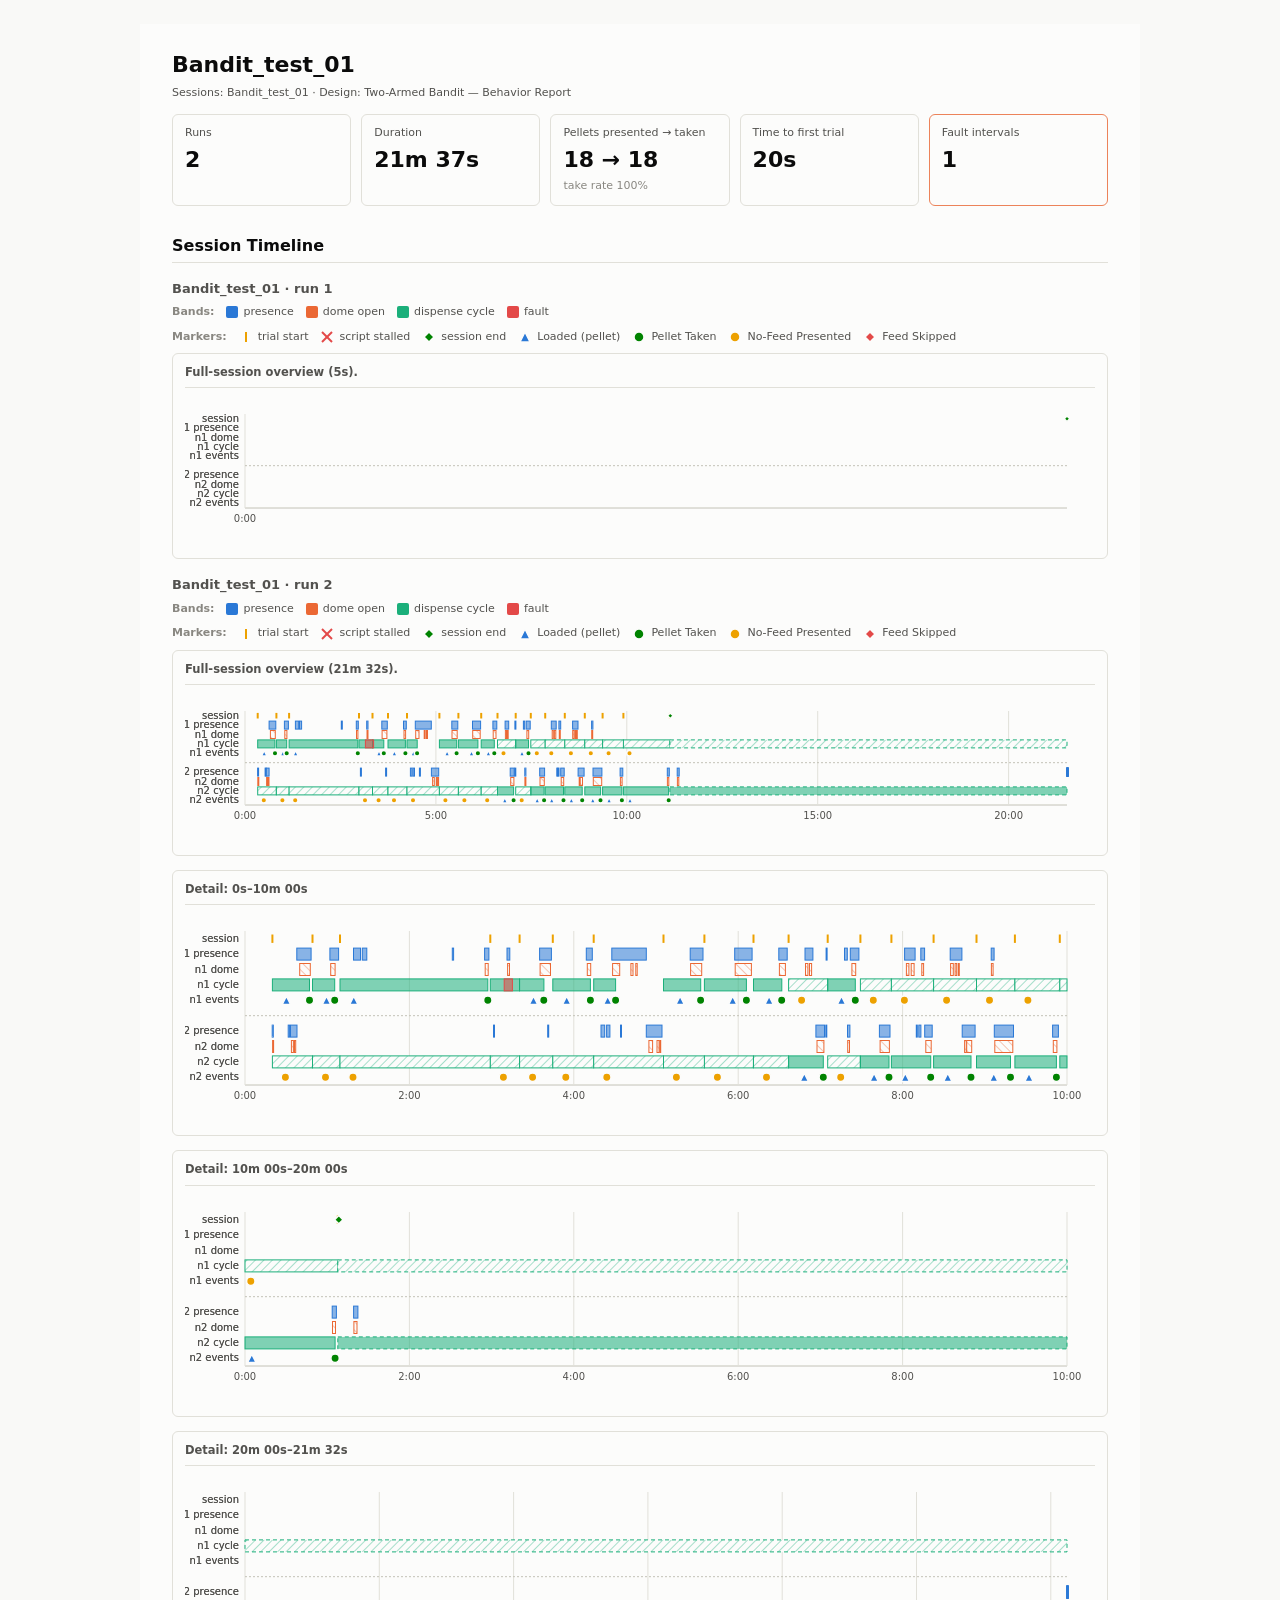
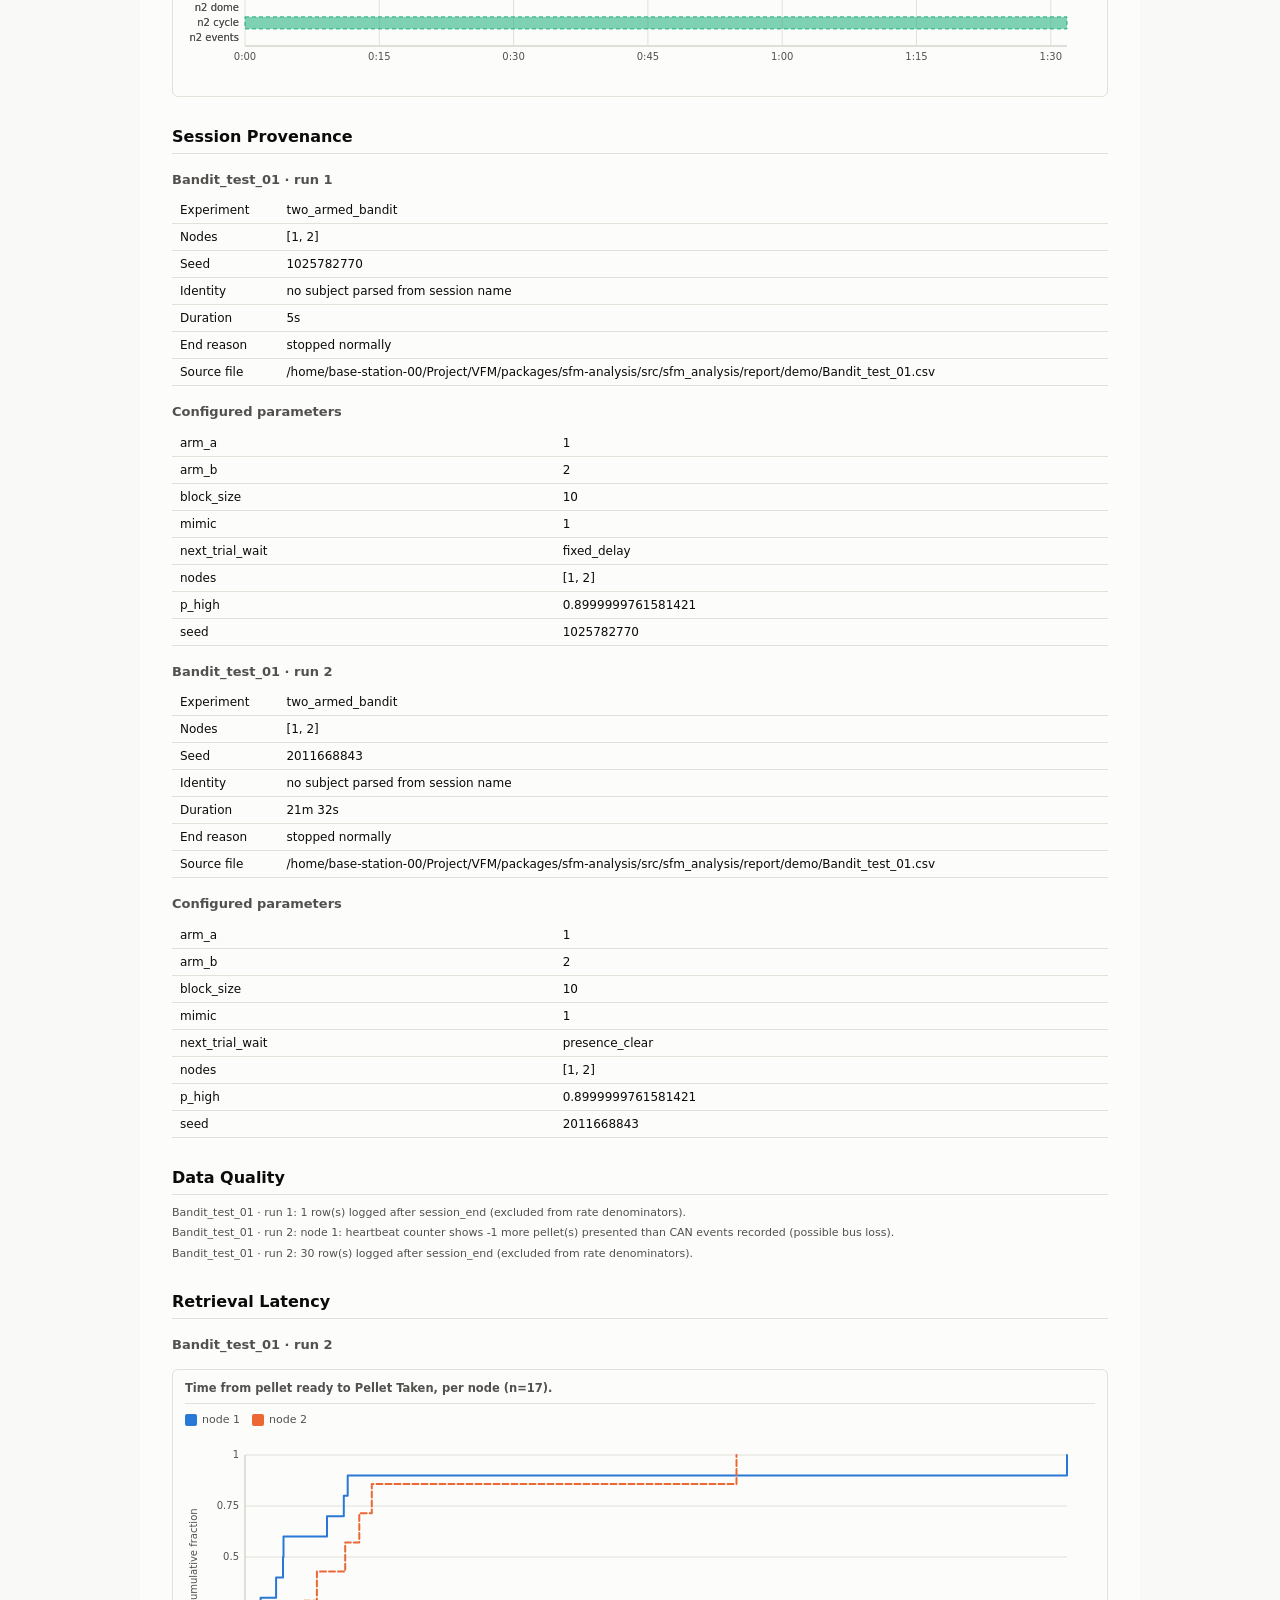
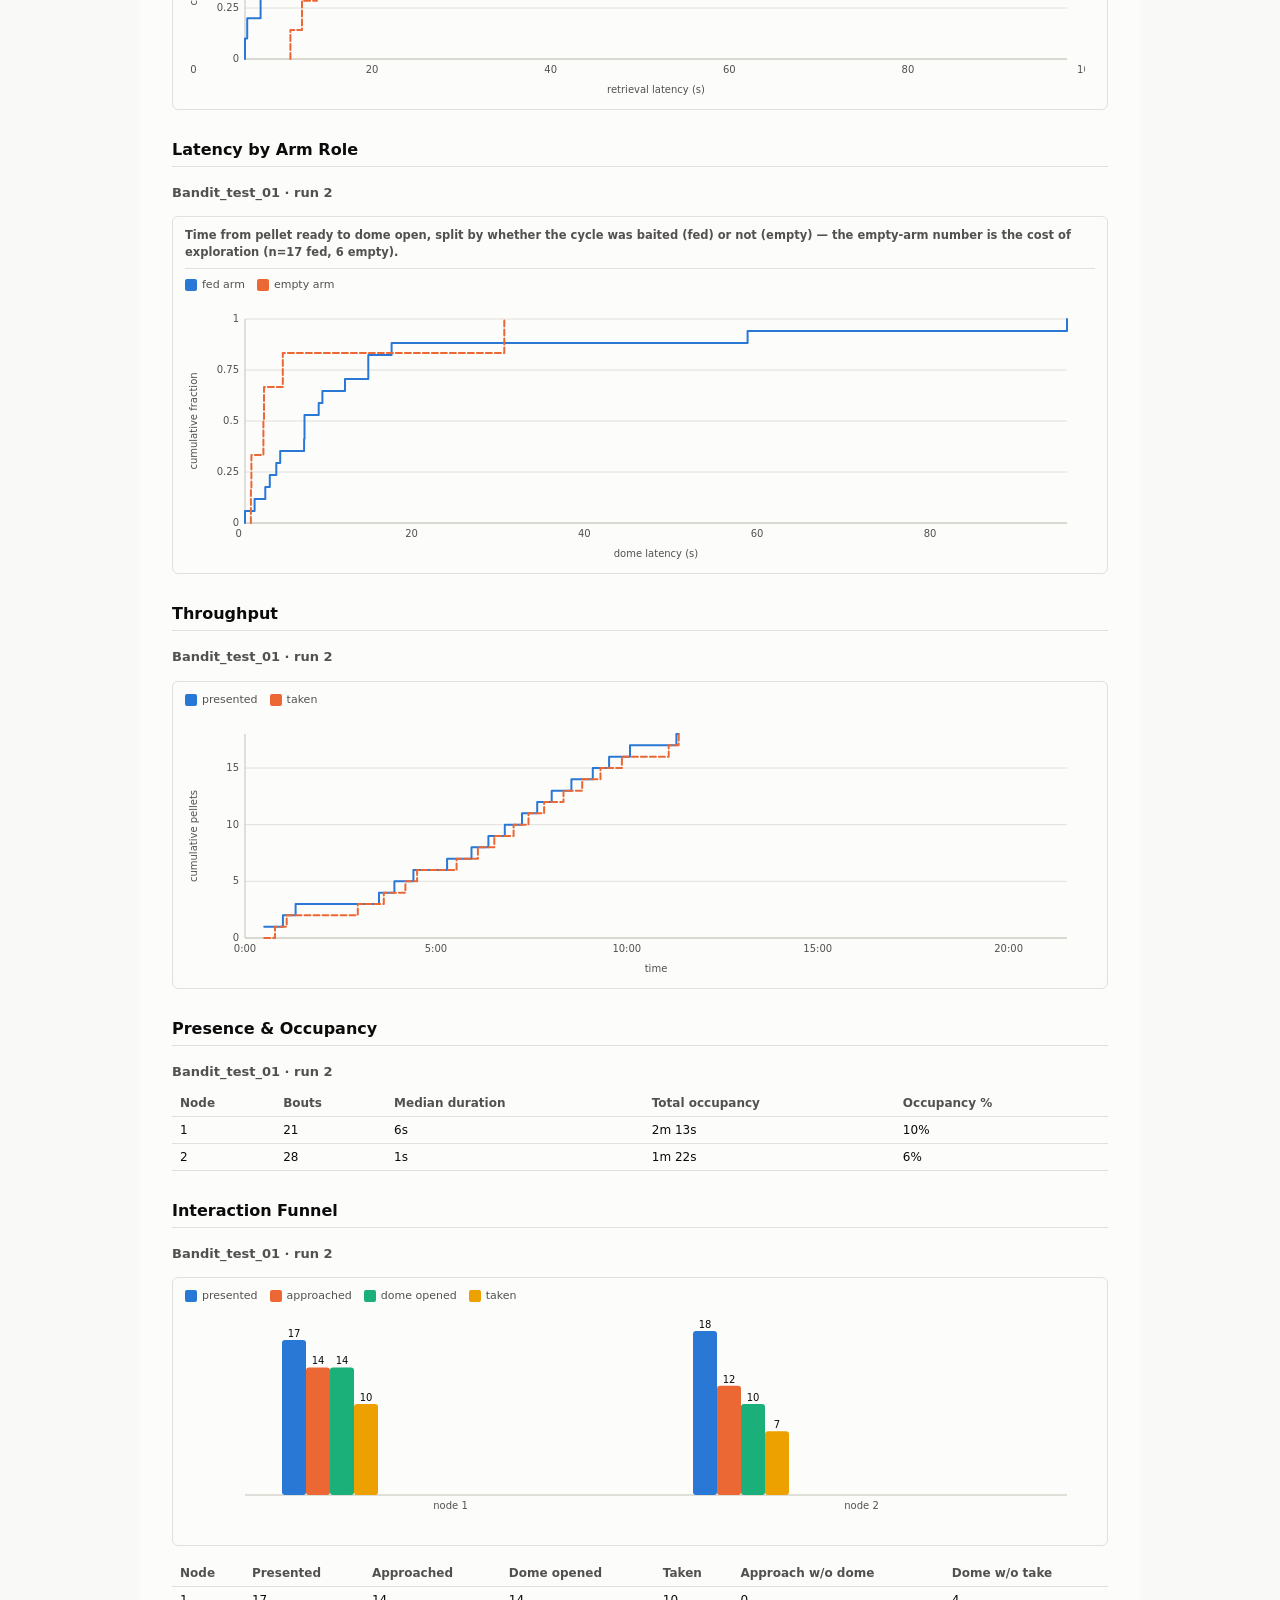
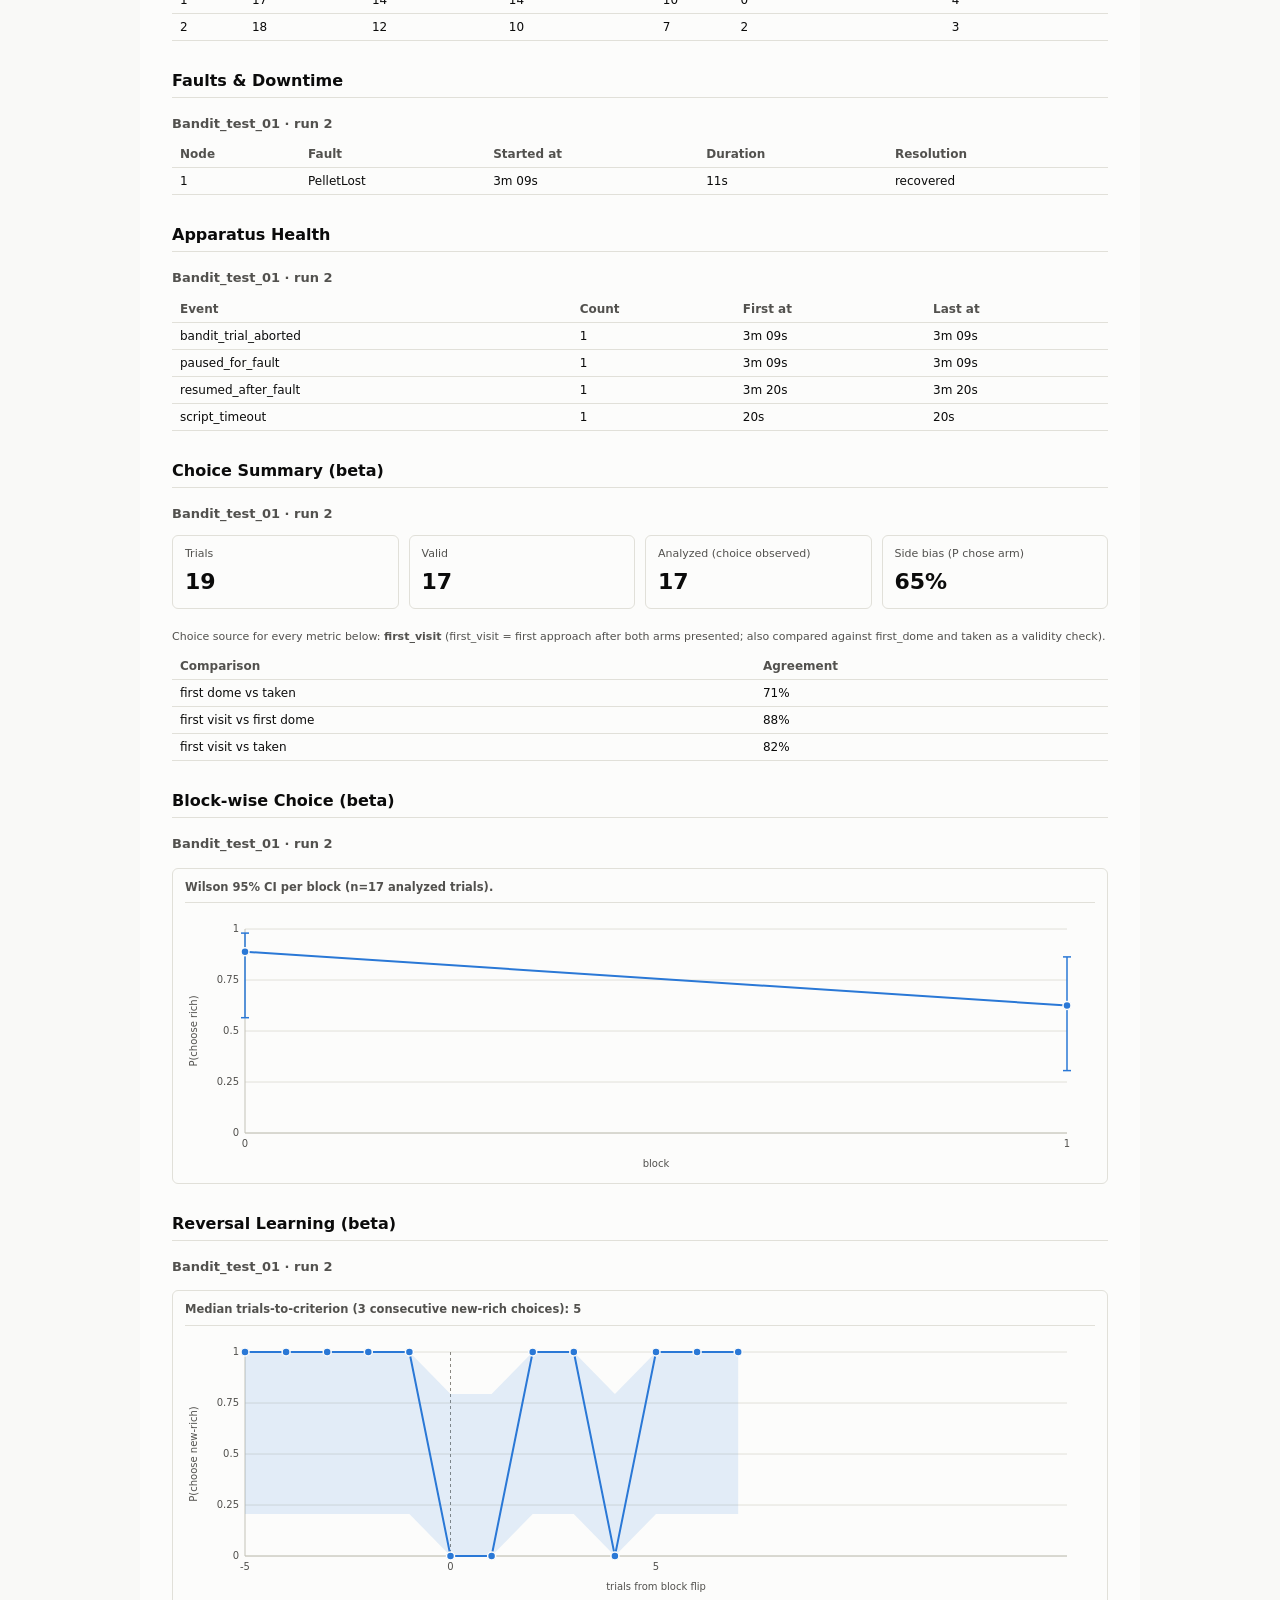
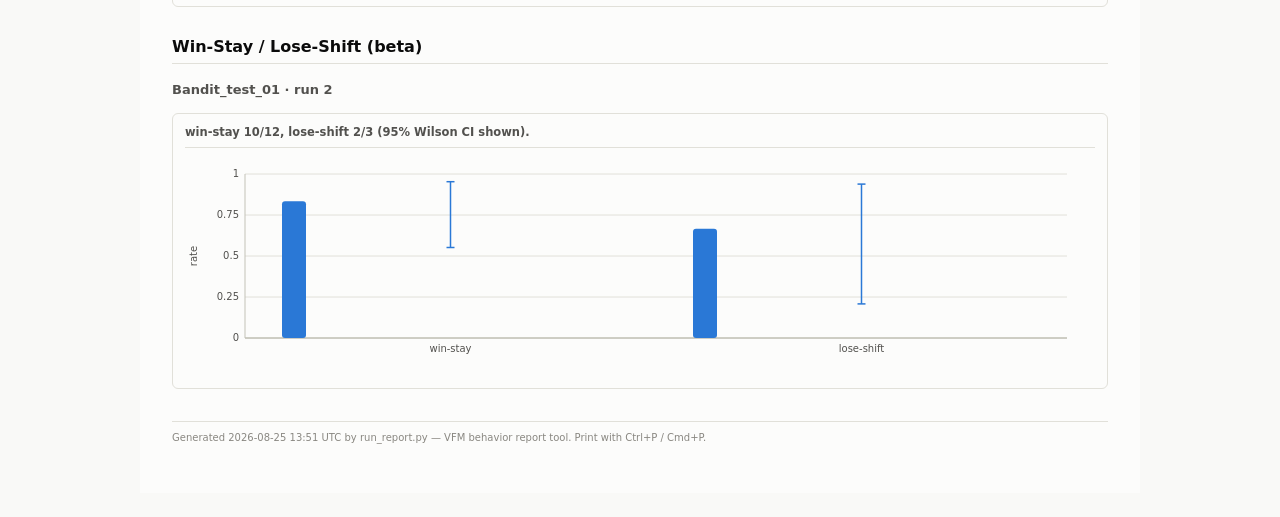
==== packages/sfm-analysis/Bandit_test_01_report.html @ c3ffdb2c "Test error fixed" ====
<!doctype html>
<html lang="en">
<head>
<meta charset="utf-8">
<title>Bandit_test_01</title>
<style>
:root {
  --surface: #fcfcfb;
  --page: #f9f9f7;
  --ink-primary: #0b0b0b;
  --ink-secondary: #52514e;
  --ink-muted: #898781;
  --gridline: #e1e0d9;
  --axis: #c3c2b7;
  --status-good: #0ca30c;
  --status-warning: #fab219;
  --status-serious: #ec835a;
  --status-critical: #d03b3b;
}

* { box-sizing: border-box; }

body {
  background: var(--page);
  color: var(--ink-primary);
  font: 13px/1.5 system-ui, -apple-system, "Segoe UI", sans-serif;
  margin: 0;
  padding: 24px;
  /* Keeps figure borders/backgrounds visible under Ctrl+P even when the
     browser's print settings default to suppressing background graphics —
     they're what makes each graph's own caption/legend unambiguous on paper. */
  print-color-adjust: exact;
  -webkit-print-color-adjust: exact;
}

.report {
  max-width: 1000px;
  margin: 0 auto;
  background: var(--surface);
  padding: 24px 32px 48px;
}

h1 { font-size: 22px; margin: 0 0 4px; }
h2 { font-size: 16px; margin: 28px 0 10px; page-break-after: avoid; border-bottom: 1px solid var(--gridline); padding-bottom: 4px; }
h3 { font-size: 13px; margin: 16px 0 6px; page-break-after: avoid; color: var(--ink-secondary); }
p { margin: 4px 0; }

table { border-collapse: collapse; width: 100%; font-size: 12px; margin: 8px 0 16px; }
th, td { text-align: left; padding: 4px 8px; border-bottom: 1px solid var(--gridline); font-variant-numeric: tabular-nums; }
th { color: var(--ink-secondary); font-weight: 600; white-space: nowrap; }
tbody tr:hover { background: var(--page); }

.kpi-band { display: flex; flex-wrap: wrap; gap: 10px; margin: 12px 0 20px; }
.kpi { flex: 1 1 140px; border: 1px solid var(--gridline); border-radius: 6px; padding: 10px 12px; min-width: 120px; }
.kpi .kpi-label { font-size: 11px; color: var(--ink-secondary); }
.kpi .kpi-value { font-size: 22px; font-weight: 600; margin-top: 2px; }
.kpi .kpi-sub { font-size: 11px; color: var(--ink-muted); margin-top: 2px; }
.kpi.sev-warning { border-color: var(--status-warning); }
.kpi.sev-serious { border-color: var(--status-serious); }
.kpi.sev-critical { border-color: var(--status-critical); }

.banner { border-left: 4px solid var(--status-warning); background: #fff8ea; padding: 8px 12px; margin: 10px 0; font-size: 12px; }
.banner.critical { border-left-color: var(--status-critical); background: #fdecea; }
.note { color: var(--ink-secondary); font-size: 11px; margin: 4px 0; }

.section { page-break-inside: avoid; margin-bottom: 8px; }

/* Each figure is a visibly bounded card: caption/legend/chart for ONE graph
   live inside one box, so a multi-figure section (e.g. the session timeline's
   overview + detail panels) never reads as a caption floating between two
   unrelated graphs — the border makes "which graph this describes" unambiguous. */
figure {
  margin: 14px 0;
  padding: 10px 12px 12px;
  border: 1px solid var(--gridline);
  border-radius: 6px;
  background: var(--surface);
  page-break-inside: avoid;
}
/* Caption/legend always come first in the markup (above the chart) — see
   sections/*.py — so this is a compact header, not a footnote. */
figcaption {
  font-size: 11.5px;
  font-weight: 600;
  color: var(--ink-secondary);
  margin: 0 0 8px;
  padding-bottom: 6px;
  border-bottom: 1px solid var(--gridline);
}

.chart { width: 100%; height: auto; display: block; }
.chart text { fill: var(--ink-secondary); font-size: 10px; }
.chart .axis-line { stroke: var(--axis); stroke-width: 1; }
.chart .gridline { stroke: var(--gridline); stroke-width: 1; }
.chart .value-label { fill: var(--ink-primary); font-size: 10px; }
.chart .node-divider { stroke: var(--axis); stroke-width: 1; stroke-dasharray: 2,2; }
.chart .actogram-night { fill: var(--gridline); }

.legend { display: flex; flex-wrap: wrap; align-items: center; gap: 12px; font-size: 11px; color: var(--ink-secondary); margin: 0 0 8px; }
.legend-item { display: inline-flex; align-items: center; gap: 5px; }
.legend-swatch { width: 12px; height: 12px; border-radius: 2px; display: inline-block; }
.legend-label { font-weight: 600; color: var(--ink-muted); }
.legend-glyph { display: inline-block; vertical-align: middle; flex-shrink: 0; }
/* A legend sitting directly above a figure (timeline.py: shared once across
   several panels) needs the same bottom spacing as one inside a figure. */
.legend + figure { margin-top: 4px; }

details.error { border: 1px solid var(--status-critical); border-radius: 6px; padding: 8px 12px; margin: 8px 0; }
details.error summary { color: var(--status-critical); font-weight: 600; cursor: pointer; }
details.error pre { font-size: 11px; overflow-x: auto; white-space: pre-wrap; }

footer { margin-top: 32px; font-size: 10px; color: var(--ink-muted); border-top: 1px solid var(--gridline); padding-top: 8px; }

@media print {
  body { background: var(--surface); padding: 0; }
  .report { max-width: none; padding: 0; }
  .section, figure, table { page-break-inside: avoid; }
  h2 { page-break-after: avoid; }
  .no-print { display: none; }
}

@page { size: A4 portrait; margin: 12mm; }
</style>
</head>
<body>
<svg width="0" height="0" style="position:absolute"><defs><pattern id="hatch-0" width="6" height="6" patternUnits="userSpaceOnUse" patternTransform="rotate(45)"><rect width="6" height="6" fill="#fcfcfb"/><line x1="0" y1="0" x2="0" y2="6" stroke="#2a78d6" stroke-width="1.4" opacity="0.55"/></pattern>
<pattern id="hatch-1" width="6" height="6" patternUnits="userSpaceOnUse" patternTransform="rotate(135)"><rect width="6" height="6" fill="#fcfcfb"/><line x1="0" y1="0" x2="0" y2="6" stroke="#eb6834" stroke-width="1.4" opacity="0.55"/></pattern>
<pattern id="hatch-2" width="6" height="6" patternUnits="userSpaceOnUse" patternTransform="rotate(45)"><rect width="6" height="6" fill="#fcfcfb"/><line x1="0" y1="0" x2="0" y2="6" stroke="#1baf7a" stroke-width="1.4" opacity="0.55"/></pattern>
<pattern id="hatch-3" width="6" height="6" patternUnits="userSpaceOnUse" patternTransform="rotate(135)"><rect width="6" height="6" fill="#fcfcfb"/><line x1="0" y1="0" x2="0" y2="6" stroke="#eda100" stroke-width="1.4" opacity="0.55"/></pattern>
<pattern id="hatch-4" width="6" height="6" patternUnits="userSpaceOnUse" patternTransform="rotate(45)"><rect width="6" height="6" fill="#fcfcfb"/><line x1="0" y1="0" x2="0" y2="6" stroke="#e87ba4" stroke-width="1.4" opacity="0.55"/></pattern>
<pattern id="hatch-5" width="6" height="6" patternUnits="userSpaceOnUse" patternTransform="rotate(135)"><rect width="6" height="6" fill="#fcfcfb"/><line x1="0" y1="0" x2="0" y2="6" stroke="#008300" stroke-width="1.4" opacity="0.55"/></pattern>
<pattern id="hatch-6" width="6" height="6" patternUnits="userSpaceOnUse" patternTransform="rotate(45)"><rect width="6" height="6" fill="#fcfcfb"/><line x1="0" y1="0" x2="0" y2="6" stroke="#4a3aa7" stroke-width="1.4" opacity="0.55"/></pattern>
<pattern id="hatch-7" width="6" height="6" patternUnits="userSpaceOnUse" patternTransform="rotate(135)"><rect width="6" height="6" fill="#fcfcfb"/><line x1="0" y1="0" x2="0" y2="6" stroke="#e34948" stroke-width="1.4" opacity="0.55"/></pattern></defs></svg>
<div class="report">
  <h1>Bandit_test_01</h1>
  <p class="note">Sessions: Bandit_test_01 · Design: Two-Armed Bandit — Behavior Report</p>
  <div class="kpi-band"><div class="kpi"><div class="kpi-label">Runs</div><div class="kpi-value">2</div></div><div class="kpi"><div class="kpi-label">Duration</div><div class="kpi-value">21m 37s</div></div><div class="kpi"><div class="kpi-label">Pellets presented → taken</div><div class="kpi-value">18 → 18</div><div class="kpi-sub">take rate 100%</div></div><div class="kpi"><div class="kpi-label">Time to first trial</div><div class="kpi-value">20s</div></div><div class="kpi sev-serious"><div class="kpi-label">Fault intervals</div><div class="kpi-value">1</div></div></div>
  <div class="section" style="page-break-before: always"><h2>Session Timeline</h2><h3>Bandit_test_01 · run 1</h3><div class="legend"><span class="legend-label">Bands:</span><span class="legend-item"><span class="legend-swatch" style="background:#2a78d6"></span>presence</span><span class="legend-item"><span class="legend-swatch" style="background:#eb6834"></span>dome open</span><span class="legend-item"><span class="legend-swatch" style="background:#1baf7a"></span>dispense cycle</span><span class="legend-item"><span class="legend-swatch" style="background:#e34948"></span>fault</span></div><div class="legend"><span class="legend-label">Markers:</span><span class="legend-item"><svg class="legend-glyph" width="14" height="14" viewBox="0 0 14 14"><line x1="7.0" y1="2.0" x2="7.0" y2="12.0" stroke="#eda100" stroke-width="2"></line></svg>trial start</span><span class="legend-item"><svg class="legend-glyph" width="14" height="14" viewBox="0 0 14 14"><g stroke="#e34948" stroke-width="2"><line x1="2.0" y1="2.0" x2="12.0" y2="12.0"/><line x1="2.0" y1="12.0" x2="12.0" y2="2.0"/></g></svg>script stalled</span><span class="legend-item"><svg class="legend-glyph" width="14" height="14" viewBox="0 0 14 14"><polygon points="7.0,2.0 12.0,7.0 7.0,12.0 2.0,7.0" fill="#008300" stroke="#fcfcfb" stroke-width="1.5"></polygon></svg>session end</span><span class="legend-item"><svg class="legend-glyph" width="14" height="14" viewBox="0 0 14 14"><polygon points="7.0,2.0 2.0,12.0 12.0,12.0" fill="#2a78d6" stroke="#fcfcfb" stroke-width="1.5"></polygon></svg>Loaded (pellet)</span><span class="legend-item"><svg class="legend-glyph" width="14" height="14" viewBox="0 0 14 14"><circle cx="7.0" cy="7.0" r="5.0" fill="#008300" stroke="#fcfcfb" stroke-width="1.5"></circle></svg>Pellet Taken</span><span class="legend-item"><svg class="legend-glyph" width="14" height="14" viewBox="0 0 14 14"><circle cx="7.0" cy="7.0" r="5.0" fill="#eda100" stroke="#fcfcfb" stroke-width="1.5"></circle></svg>No-Feed Presented</span><span class="legend-item"><svg class="legend-glyph" width="14" height="14" viewBox="0 0 14 14"><polygon points="7.0,2.0 12.0,7.0 7.0,12.0 2.0,7.0" fill="#e34948" stroke="#fcfcfb" stroke-width="1.5"></polygon></svg>Feed Skipped</span></div><figure><figcaption>Full-session overview (5s).</figcaption><svg class="chart" viewBox="0 0 900 150" xmlns="http://www.w3.org/2000/svg" role="img" style="width:100%;height:auto;max-width:900px"><title>Bandit_test_01 · run 1 timeline (0s–5s)</title><line class="axis-line" x1="60.0" y1="112.0" x2="882.0" y2="112.0"/><line class="gridline" x1="60.0" y1="18.0" x2="60.0" y2="112.0"/><text x="60.0" y="126.0" text-anchor="middle">0:00</text><line class="gridline" x1="920.2" y1="18.0" x2="920.2" y2="112.0"/><text x="920.2" y="126.0" text-anchor="middle">0:05</text><text x="54.0" y="25.7" text-anchor="end">session</text><text x="54.0" y="35.1" text-anchor="end">n1 presence</text><text x="54.0" y="44.5" text-anchor="end">n1 dome</text><text x="54.0" y="53.9" text-anchor="end">n1 cycle</text><text x="54.0" y="63.3" text-anchor="end">n1 events</text><text x="54.0" y="72.7" text-anchor="end"></text><text x="54.0" y="82.1" text-anchor="end">n2 presence</text><text x="54.0" y="91.5" text-anchor="end">n2 dome</text><text x="54.0" y="100.9" text-anchor="end">n2 cycle</text><text x="54.0" y="110.3" text-anchor="end">n2 events</text><text x="54.0" y="25.7" text-anchor="end">session</text><text x="54.0" y="35.1" text-anchor="end">n1 presence</text><text x="54.0" y="44.5" text-anchor="end">n1 dome</text><text x="54.0" y="53.9" text-anchor="end">n1 cycle</text><text x="54.0" y="63.3" text-anchor="end">n1 events</text><text x="54.0" y="72.7" text-anchor="end"></text><text x="54.0" y="82.1" text-anchor="end">n2 presence</text><text x="54.0" y="91.5" text-anchor="end">n2 dome</text><text x="54.0" y="100.9" text-anchor="end">n2 cycle</text><text x="54.0" y="110.3" text-anchor="end">n2 events</text><polygon points="882.0,19.9 884.8,22.7 882.0,25.5 879.2,22.7" fill="#008300" stroke="#fcfcfb" stroke-width="1.5"><title>session_end</title></polygon><line class="node-divider" x1="60.0" y1="69.7" x2="882.0" y2="69.7"/></svg></figure><h3>Bandit_test_01 · run 2</h3><div class="legend"><span class="legend-label">Bands:</span><span class="legend-item"><span class="legend-swatch" style="background:#2a78d6"></span>presence</span><span class="legend-item"><span class="legend-swatch" style="background:#eb6834"></span>dome open</span><span class="legend-item"><span class="legend-swatch" style="background:#1baf7a"></span>dispense cycle</span><span class="legend-item"><span class="legend-swatch" style="background:#e34948"></span>fault</span></div><div class="legend"><span class="legend-label">Markers:</span><span class="legend-item"><svg class="legend-glyph" width="14" height="14" viewBox="0 0 14 14"><line x1="7.0" y1="2.0" x2="7.0" y2="12.0" stroke="#eda100" stroke-width="2"></line></svg>trial start</span><span class="legend-item"><svg class="legend-glyph" width="14" height="14" viewBox="0 0 14 14"><g stroke="#e34948" stroke-width="2"><line x1="2.0" y1="2.0" x2="12.0" y2="12.0"/><line x1="2.0" y1="12.0" x2="12.0" y2="2.0"/></g></svg>script stalled</span><span class="legend-item"><svg class="legend-glyph" width="14" height="14" viewBox="0 0 14 14"><polygon points="7.0,2.0 12.0,7.0 7.0,12.0 2.0,7.0" fill="#008300" stroke="#fcfcfb" stroke-width="1.5"></polygon></svg>session end</span><span class="legend-item"><svg class="legend-glyph" width="14" height="14" viewBox="0 0 14 14"><polygon points="7.0,2.0 2.0,12.0 12.0,12.0" fill="#2a78d6" stroke="#fcfcfb" stroke-width="1.5"></polygon></svg>Loaded (pellet)</span><span class="legend-item"><svg class="legend-glyph" width="14" height="14" viewBox="0 0 14 14"><circle cx="7.0" cy="7.0" r="5.0" fill="#008300" stroke="#fcfcfb" stroke-width="1.5"></circle></svg>Pellet Taken</span><span class="legend-item"><svg class="legend-glyph" width="14" height="14" viewBox="0 0 14 14"><circle cx="7.0" cy="7.0" r="5.0" fill="#eda100" stroke="#fcfcfb" stroke-width="1.5"></circle></svg>No-Feed Presented</span><span class="legend-item"><svg class="legend-glyph" width="14" height="14" viewBox="0 0 14 14"><polygon points="7.0,2.0 12.0,7.0 7.0,12.0 2.0,7.0" fill="#e34948" stroke="#fcfcfb" stroke-width="1.5"></polygon></svg>Feed Skipped</span></div><figure><figcaption>Full-session overview (21m 32s).</figcaption><svg class="chart" viewBox="0 0 900 150" xmlns="http://www.w3.org/2000/svg" role="img" style="width:100%;height:auto;max-width:900px"><title>Bandit_test_01 · run 2 timeline (0s–1292s)</title><line class="axis-line" x1="60.0" y1="112.0" x2="882.0" y2="112.0"/><line class="gridline" x1="60.0" y1="18.0" x2="60.0" y2="112.0"/><text x="60.0" y="126.0" text-anchor="middle">0:00</text><line class="gridline" x1="250.9" y1="18.0" x2="250.9" y2="112.0"/><text x="250.9" y="126.0" text-anchor="middle">5:00</text><line class="gridline" x1="441.8" y1="18.0" x2="441.8" y2="112.0"/><text x="441.8" y="126.0" text-anchor="middle">10:00</text><line class="gridline" x1="632.7" y1="18.0" x2="632.7" y2="112.0"/><text x="632.7" y="126.0" text-anchor="middle">15:00</text><line class="gridline" x1="823.6" y1="18.0" x2="823.6" y2="112.0"/><text x="823.6" y="126.0" text-anchor="middle">20:00</text><text x="54.0" y="25.7" text-anchor="end">session</text><text x="54.0" y="35.1" text-anchor="end">n1 presence</text><text x="54.0" y="44.5" text-anchor="end">n1 dome</text><text x="54.0" y="53.9" text-anchor="end">n1 cycle</text><text x="54.0" y="63.3" text-anchor="end">n1 events</text><text x="54.0" y="72.7" text-anchor="end"></text><text x="54.0" y="82.1" text-anchor="end">n2 presence</text><text x="54.0" y="91.5" text-anchor="end">n2 dome</text><text x="54.0" y="100.9" text-anchor="end">n2 cycle</text><text x="54.0" y="110.3" text-anchor="end">n2 events</text><rect x="84.1" y="28.1" width="6.7" height="8" fill="#2a78d6" fill-opacity="0.55" stroke="#2a78d6" stroke-width="1"><title>presence</title></rect><rect x="99.4" y="28.1" width="4.0" height="8" fill="#2a78d6" fill-opacity="0.55" stroke="#2a78d6" stroke-width="1"><title>presence</title></rect><rect x="110.4" y="28.1" width="3.3" height="8" fill="#2a78d6" fill-opacity="0.55" stroke="#2a78d6" stroke-width="1"><title>presence</title></rect><rect x="114.5" y="28.1" width="2.1" height="8" fill="#2a78d6" fill-opacity="0.55" stroke="#2a78d6" stroke-width="1"><title>presence</title></rect><rect x="156.3" y="28.1" width="1.0" height="8" fill="#2a78d6" fill-opacity="0.55" stroke="#2a78d6" stroke-width="1"><title>presence</title></rect><rect x="171.3" y="28.1" width="2.0" height="8" fill="#2a78d6" fill-opacity="0.55" stroke="#2a78d6" stroke-width="1"><title>presence</title></rect><rect x="181.7" y="28.1" width="1.3" height="8" fill="#2a78d6" fill-opacity="0.55" stroke="#2a78d6" stroke-width="1"><title>presence</title></rect><rect x="196.8" y="28.1" width="5.5" height="8" fill="#2a78d6" fill-opacity="0.55" stroke="#2a78d6" stroke-width="1"><title>presence</title></rect><rect x="218.5" y="28.1" width="2.8" height="8" fill="#2a78d6" fill-opacity="0.55" stroke="#2a78d6" stroke-width="1"><title>presence</title></rect><rect x="230.3" y="28.1" width="16.0" height="8" fill="#2a78d6" fill-opacity="0.55" stroke="#2a78d6" stroke-width="1"><title>presence</title></rect><rect x="266.8" y="28.1" width="6.0" height="8" fill="#2a78d6" fill-opacity="0.55" stroke="#2a78d6" stroke-width="1"><title>presence</title></rect><rect x="287.5" y="28.1" width="8.1" height="8" fill="#2a78d6" fill-opacity="0.55" stroke="#2a78d6" stroke-width="1"><title>presence</title></rect><rect x="307.9" y="28.1" width="3.9" height="8" fill="#2a78d6" fill-opacity="0.55" stroke="#2a78d6" stroke-width="1"><title>presence</title></rect><rect x="320.1" y="28.1" width="3.6" height="8" fill="#2a78d6" fill-opacity="0.55" stroke="#2a78d6" stroke-width="1"><title>presence</title></rect><rect x="329.9" y="28.1" width="1.0" height="8" fill="#2a78d6" fill-opacity="0.55" stroke="#2a78d6" stroke-width="1"><title>presence</title></rect><rect x="338.4" y="28.1" width="1.3" height="8" fill="#2a78d6" fill-opacity="0.55" stroke="#2a78d6" stroke-width="1"><title>presence</title></rect><rect x="341.2" y="28.1" width="4.0" height="8" fill="#2a78d6" fill-opacity="0.55" stroke="#2a78d6" stroke-width="1"><title>presence</title></rect><rect x="366.3" y="28.1" width="4.9" height="8" fill="#2a78d6" fill-opacity="0.55" stroke="#2a78d6" stroke-width="1"><title>presence</title></rect><rect x="373.9" y="28.1" width="1.8" height="8" fill="#2a78d6" fill-opacity="0.55" stroke="#2a78d6" stroke-width="1"><title>presence</title></rect><rect x="387.6" y="28.1" width="5.4" height="8" fill="#2a78d6" fill-opacity="0.55" stroke="#2a78d6" stroke-width="1"><title>presence</title></rect><rect x="406.6" y="28.1" width="1.3" height="8" fill="#2a78d6" fill-opacity="0.55" stroke="#2a78d6" stroke-width="1"><title>presence</title></rect><rect x="85.4" y="37.5" width="4.9" height="8" fill="url(#hatch-1)" stroke="#eb6834" stroke-width="1"><title>dome open</title></rect><rect x="99.8" y="37.5" width="2.1" height="8" fill="url(#hatch-1)" stroke="#eb6834" stroke-width="1"><title>dome open</title></rect><rect x="171.5" y="37.5" width="1.4" height="8" fill="url(#hatch-1)" stroke="#eb6834" stroke-width="1"><title>dome open</title></rect><rect x="182.0" y="37.5" width="1.0" height="8" fill="url(#hatch-1)" stroke="#eb6834" stroke-width="1"><title>dome open</title></rect><rect x="197.1" y="37.5" width="4.8" height="8" fill="url(#hatch-1)" stroke="#eb6834" stroke-width="1"><title>dome open</title></rect><rect x="219.0" y="37.5" width="1.6" height="8" fill="url(#hatch-1)" stroke="#eb6834" stroke-width="1"><title>dome open</title></rect><rect x="230.7" y="37.5" width="3.3" height="8" fill="url(#hatch-1)" stroke="#eb6834" stroke-width="1"><title>dome open</title></rect><rect x="239.2" y="37.5" width="1.0" height="8" fill="url(#hatch-1)" stroke="#eb6834" stroke-width="1"><title>dome open</title></rect><rect x="241.5" y="37.5" width="1.0" height="8" fill="url(#hatch-1)" stroke="#eb6834" stroke-width="1"><title>dome open</title></rect><rect x="267.0" y="37.5" width="5.2" height="8" fill="url(#hatch-1)" stroke="#eb6834" stroke-width="1"><title>dome open</title></rect><rect x="287.7" y="37.5" width="7.5" height="8" fill="url(#hatch-1)" stroke="#eb6834" stroke-width="1"><title>dome open</title></rect><rect x="308.2" y="37.5" width="2.8" height="8" fill="url(#hatch-1)" stroke="#eb6834" stroke-width="1"><title>dome open</title></rect><rect x="320.4" y="37.5" width="1.1" height="8" fill="url(#hatch-1)" stroke="#eb6834" stroke-width="1"><title>dome open</title></rect><rect x="322.2" y="37.5" width="1.0" height="8" fill="url(#hatch-1)" stroke="#eb6834" stroke-width="1"><title>dome open</title></rect><rect x="341.9" y="37.5" width="1.8" height="8" fill="url(#hatch-1)" stroke="#eb6834" stroke-width="1"><title>dome open</title></rect><rect x="367.2" y="37.5" width="1.1" height="8" fill="url(#hatch-1)" stroke="#eb6834" stroke-width="1"><title>dome open</title></rect><rect x="369.4" y="37.5" width="1.4" height="8" fill="url(#hatch-1)" stroke="#eb6834" stroke-width="1"><title>dome open</title></rect><rect x="374.3" y="37.5" width="1.0" height="8" fill="url(#hatch-1)" stroke="#eb6834" stroke-width="1"><title>dome open</title></rect><rect x="387.7" y="37.5" width="1.3" height="8" fill="url(#hatch-1)" stroke="#eb6834" stroke-width="1"><title>dome open</title></rect><rect x="389.8" y="37.5" width="1.0" height="8" fill="url(#hatch-1)" stroke="#eb6834" stroke-width="1"><title>dome open</title></rect><rect x="391.3" y="37.5" width="1.0" height="8" fill="url(#hatch-1)" stroke="#eb6834" stroke-width="1"><title>dome open</title></rect><rect x="406.7" y="37.5" width="1.0" height="8" fill="url(#hatch-1)" stroke="#eb6834" stroke-width="1"><title>dome open</title></rect><rect x="72.7" y="46.9" width="17.2" height="8" fill="#1baf7a" fill-opacity="0.55" stroke="#1baf7a" stroke-width="1"><title>cycle 0 (fed)</title></rect><rect x="91.4" y="46.9" width="10.3" height="8" fill="#1baf7a" fill-opacity="0.55" stroke="#1baf7a" stroke-width="1"><title>cycle 1 (fed)</title></rect><rect x="104.1" y="46.9" width="68.7" height="8" fill="#1baf7a" fill-opacity="0.55" stroke="#1baf7a" stroke-width="1"><title>cycle 2 (fed)</title></rect><rect x="174.0" y="46.9" width="13.6" height="8" fill="#1baf7a" fill-opacity="0.55" stroke="#1baf7a" stroke-width="1"><title>cycle 3 (fed)</title></rect><rect x="187.5" y="46.9" width="11.3" height="8" fill="#1baf7a" fill-opacity="0.55" stroke="#1baf7a" stroke-width="1"><title>cycle 4 (fed)</title></rect><rect x="203.0" y="46.9" width="17.4" height="8" fill="#1baf7a" fill-opacity="0.55" stroke="#1baf7a" stroke-width="1"><title>cycle 5 (fed)</title></rect><rect x="222.0" y="46.9" width="10.2" height="8" fill="#1baf7a" fill-opacity="0.55" stroke="#1baf7a" stroke-width="1"><title>cycle 6 (fed)</title></rect><rect x="254.4" y="46.9" width="17.3" height="8" fill="#1baf7a" fill-opacity="0.55" stroke="#1baf7a" stroke-width="1"><title>cycle 7 (fed)</title></rect><rect x="273.4" y="46.9" width="19.5" height="8" fill="#1baf7a" fill-opacity="0.55" stroke="#1baf7a" stroke-width="1"><title>cycle 8 (fed)</title></rect><rect x="296.2" y="46.9" width="13.1" height="8" fill="#1baf7a" fill-opacity="0.55" stroke="#1baf7a" stroke-width="1"><title>cycle 9 (fed)</title></rect><rect x="312.5" y="46.9" width="18.2" height="8" fill="url(#hatch-2)" stroke="#1baf7a" stroke-width="1"><title>cycle 10 (no-feed)</title></rect><rect x="330.7" y="46.9" width="12.8" height="8" fill="#1baf7a" fill-opacity="0.55" stroke="#1baf7a" stroke-width="1"><title>cycle 11 (fed)</title></rect><rect x="345.8" y="46.9" width="14.4" height="8" fill="url(#hatch-2)" stroke="#1baf7a" stroke-width="1"><title>cycle 12 (no-feed)</title></rect><rect x="360.2" y="46.9" width="19.6" height="8" fill="url(#hatch-2)" stroke="#1baf7a" stroke-width="1"><title>cycle 13 (no-feed)</title></rect><rect x="379.8" y="46.9" width="19.9" height="8" fill="url(#hatch-2)" stroke="#1baf7a" stroke-width="1"><title>cycle 14 (no-feed)</title></rect><rect x="399.8" y="46.9" width="17.8" height="8" fill="url(#hatch-2)" stroke="#1baf7a" stroke-width="1"><title>cycle 15 (no-feed)</title></rect><rect x="417.6" y="46.9" width="20.9" height="8" fill="url(#hatch-2)" stroke="#1baf7a" stroke-width="1"><title>cycle 16 (no-feed)</title></rect><rect x="438.4" y="46.9" width="46.5" height="8" fill="url(#hatch-2)" stroke="#1baf7a" stroke-width="1"><title>cycle 17 (no-feed)</title></rect><rect x="484.9" y="46.9" width="397.1" height="8" fill="url(#hatch-2)" stroke="#1baf7a" stroke-width="1" stroke-dasharray="4,3"><title>cycle 18 (no-feed)</title></rect><rect x="180.4" y="46.9" width="8.2" height="8" fill="#e34948" fill-opacity="0.55" stroke="#e34948" stroke-width="1"><title>Fault: PelletLost</title></rect><rect x="72.6" y="75.1" width="1.0" height="8" fill="#2a78d6" fill-opacity="0.55" stroke="#2a78d6" stroke-width="1"><title>presence</title></rect><rect x="80.1" y="75.1" width="1.0" height="8" fill="#2a78d6" fill-opacity="0.55" stroke="#2a78d6" stroke-width="1"><title>presence</title></rect><rect x="81.1" y="75.1" width="3.0" height="8" fill="#2a78d6" fill-opacity="0.55" stroke="#2a78d6" stroke-width="1"><title>presence</title></rect><rect x="175.4" y="75.1" width="1.0" height="8" fill="#2a78d6" fill-opacity="0.55" stroke="#2a78d6" stroke-width="1"><title>presence</title></rect><rect x="200.6" y="75.1" width="1.0" height="8" fill="#2a78d6" fill-opacity="0.55" stroke="#2a78d6" stroke-width="1"><title>presence</title></rect><rect x="225.4" y="75.1" width="1.7" height="8" fill="#2a78d6" fill-opacity="0.55" stroke="#2a78d6" stroke-width="1"><title>presence</title></rect><rect x="228.0" y="75.1" width="1.5" height="8" fill="#2a78d6" fill-opacity="0.55" stroke="#2a78d6" stroke-width="1"><title>presence</title></rect><rect x="234.4" y="75.1" width="1.0" height="8" fill="#2a78d6" fill-opacity="0.55" stroke="#2a78d6" stroke-width="1"><title>presence</title></rect><rect x="246.4" y="75.1" width="7.3" height="8" fill="#2a78d6" fill-opacity="0.55" stroke="#2a78d6" stroke-width="1"><title>presence</title></rect><rect x="325.2" y="75.1" width="4.0" height="8" fill="#2a78d6" fill-opacity="0.55" stroke="#2a78d6" stroke-width="1"><title>presence</title></rect><rect x="329.8" y="75.1" width="1.0" height="8" fill="#2a78d6" fill-opacity="0.55" stroke="#2a78d6" stroke-width="1"><title>presence</title></rect><rect x="339.8" y="75.1" width="1.1" height="8" fill="#2a78d6" fill-opacity="0.55" stroke="#2a78d6" stroke-width="1"><title>presence</title></rect><rect x="354.7" y="75.1" width="4.9" height="8" fill="#2a78d6" fill-opacity="0.55" stroke="#2a78d6" stroke-width="1"><title>presence</title></rect><rect x="371.8" y="75.1" width="1.0" height="8" fill="#2a78d6" fill-opacity="0.55" stroke="#2a78d6" stroke-width="1"><title>presence</title></rect><rect x="373.0" y="75.1" width="1.0" height="8" fill="#2a78d6" fill-opacity="0.55" stroke="#2a78d6" stroke-width="1"><title>presence</title></rect><rect x="375.7" y="75.1" width="3.5" height="8" fill="#2a78d6" fill-opacity="0.55" stroke="#2a78d6" stroke-width="1"><title>presence</title></rect><rect x="393.1" y="75.1" width="6.0" height="8" fill="#2a78d6" fill-opacity="0.55" stroke="#2a78d6" stroke-width="1"><title>presence</title></rect><rect x="408.0" y="75.1" width="8.9" height="8" fill="#2a78d6" fill-opacity="0.55" stroke="#2a78d6" stroke-width="1"><title>presence</title></rect><rect x="435.1" y="75.1" width="2.7" height="8" fill="#2a78d6" fill-opacity="0.55" stroke="#2a78d6" stroke-width="1"><title>presence</title></rect><rect x="482.3" y="75.1" width="2.0" height="8" fill="#2a78d6" fill-opacity="0.55" stroke="#2a78d6" stroke-width="1"><title>presence</title></rect><rect x="492.2" y="75.1" width="2.0" height="8" fill="#2a78d6" fill-opacity="0.55" stroke="#2a78d6" stroke-width="1"><title>presence</title></rect><rect x="882.0" y="75.1" width="1.0" height="8" fill="#2a78d6" fill-opacity="0.55" stroke="#2a78d6" stroke-width="1"><title>presence</title></rect><rect x="882.0" y="75.1" width="1.0" height="8" fill="#2a78d6" fill-opacity="0.55" stroke="#2a78d6" stroke-width="1"><title>presence</title></rect><rect x="882.0" y="75.1" width="1.0" height="8" fill="#2a78d6" fill-opacity="0.55" stroke="#2a78d6" stroke-width="1"><title>presence</title></rect><rect x="882.0" y="75.1" width="1.0" height="8" fill="#2a78d6" fill-opacity="0.55" stroke="#2a78d6" stroke-width="1"><title>presence</title></rect><rect x="882.0" y="75.1" width="1.0" height="8" fill="#2a78d6" fill-opacity="0.55" stroke="#2a78d6" stroke-width="1"><title>presence</title></rect><rect x="882.0" y="75.1" width="1.0" height="8" fill="#2a78d6" fill-opacity="0.55" stroke="#2a78d6" stroke-width="1"><title>presence</title></rect><rect x="882.0" y="75.1" width="1.0" height="8" fill="#2a78d6" fill-opacity="0.55" stroke="#2a78d6" stroke-width="1"><title>presence</title></rect><rect x="72.8" y="84.5" width="1.0" height="8" fill="url(#hatch-1)" stroke="#eb6834" stroke-width="1"><title>dome open</title></rect><rect x="81.6" y="84.5" width="1.0" height="8" fill="url(#hatch-1)" stroke="#eb6834" stroke-width="1"><title>dome open</title></rect><rect x="83.0" y="84.5" width="1.0" height="8" fill="url(#hatch-1)" stroke="#eb6834" stroke-width="1"><title>dome open</title></rect><rect x="247.6" y="84.5" width="1.7" height="8" fill="url(#hatch-1)" stroke="#eb6834" stroke-width="1"><title>dome open</title></rect><rect x="251.4" y="84.5" width="1.0" height="8" fill="url(#hatch-1)" stroke="#eb6834" stroke-width="1"><title>dome open</title></rect><rect x="252.6" y="84.5" width="1.0" height="8" fill="url(#hatch-1)" stroke="#eb6834" stroke-width="1"><title>dome open</title></rect><rect x="325.7" y="84.5" width="3.2" height="8" fill="url(#hatch-1)" stroke="#eb6834" stroke-width="1"><title>dome open</title></rect><rect x="339.9" y="84.5" width="1.0" height="8" fill="url(#hatch-1)" stroke="#eb6834" stroke-width="1"><title>dome open</title></rect><rect x="355.0" y="84.5" width="4.3" height="8" fill="url(#hatch-1)" stroke="#eb6834" stroke-width="1"><title>dome open</title></rect><rect x="376.2" y="84.5" width="2.5" height="8" fill="url(#hatch-1)" stroke="#eb6834" stroke-width="1"><title>dome open</title></rect><rect x="394.2" y="84.5" width="1.0" height="8" fill="url(#hatch-1)" stroke="#eb6834" stroke-width="1"><title>dome open</title></rect><rect x="395.2" y="84.5" width="2.3" height="8" fill="url(#hatch-1)" stroke="#eb6834" stroke-width="1"><title>dome open</title></rect><rect x="408.3" y="84.5" width="8.4" height="8" fill="url(#hatch-1)" stroke="#eb6834" stroke-width="1"><title>dome open</title></rect><rect x="435.4" y="84.5" width="1.7" height="8" fill="url(#hatch-1)" stroke="#eb6834" stroke-width="1"><title>dome open</title></rect><rect x="482.4" y="84.5" width="1.4" height="8" fill="url(#hatch-1)" stroke="#eb6834" stroke-width="1"><title>dome open</title></rect><rect x="492.4" y="84.5" width="1.4" height="8" fill="url(#hatch-1)" stroke="#eb6834" stroke-width="1"><title>dome open</title></rect><rect x="72.7" y="93.9" width="18.6" height="8" fill="url(#hatch-2)" stroke="#1baf7a" stroke-width="1"><title>cycle 0 (no-feed)</title></rect><rect x="91.4" y="93.9" width="12.8" height="8" fill="url(#hatch-2)" stroke="#1baf7a" stroke-width="1"><title>cycle 1 (no-feed)</title></rect><rect x="104.1" y="93.9" width="69.8" height="8" fill="url(#hatch-2)" stroke="#1baf7a" stroke-width="1"><title>cycle 2 (no-feed)</title></rect><rect x="174.0" y="93.9" width="13.6" height="8" fill="url(#hatch-2)" stroke="#1baf7a" stroke-width="1"><title>cycle 3 (no-feed)</title></rect><rect x="187.5" y="93.9" width="15.4" height="8" fill="url(#hatch-2)" stroke="#1baf7a" stroke-width="1"><title>cycle 4 (no-feed)</title></rect><rect x="203.0" y="93.9" width="19.0" height="8" fill="url(#hatch-2)" stroke="#1baf7a" stroke-width="1"><title>cycle 5 (no-feed)</title></rect><rect x="222.0" y="93.9" width="32.4" height="8" fill="url(#hatch-2)" stroke="#1baf7a" stroke-width="1"><title>cycle 6 (no-feed)</title></rect><rect x="254.4" y="93.9" width="19.0" height="8" fill="url(#hatch-2)" stroke="#1baf7a" stroke-width="1"><title>cycle 7 (no-feed)</title></rect><rect x="273.4" y="93.9" width="22.8" height="8" fill="url(#hatch-2)" stroke="#1baf7a" stroke-width="1"><title>cycle 8 (no-feed)</title></rect><rect x="296.2" y="93.9" width="16.3" height="8" fill="url(#hatch-2)" stroke="#1baf7a" stroke-width="1"><title>cycle 9 (no-feed)</title></rect><rect x="312.5" y="93.9" width="16.1" height="8" fill="#1baf7a" fill-opacity="0.55" stroke="#1baf7a" stroke-width="1"><title>cycle 10 (fed)</title></rect><rect x="330.7" y="93.9" width="15.2" height="8" fill="url(#hatch-2)" stroke="#1baf7a" stroke-width="1"><title>cycle 11 (no-feed)</title></rect><rect x="345.8" y="93.9" width="13.3" height="8" fill="#1baf7a" fill-opacity="0.55" stroke="#1baf7a" stroke-width="1"><title>cycle 12 (fed)</title></rect><rect x="360.2" y="93.9" width="18.3" height="8" fill="#1baf7a" fill-opacity="0.55" stroke="#1baf7a" stroke-width="1"><title>cycle 13 (fed)</title></rect><rect x="379.8" y="93.9" width="17.4" height="8" fill="#1baf7a" fill-opacity="0.55" stroke="#1baf7a" stroke-width="1"><title>cycle 14 (fed)</title></rect><rect x="399.8" y="93.9" width="15.8" height="8" fill="#1baf7a" fill-opacity="0.55" stroke="#1baf7a" stroke-width="1"><title>cycle 15 (fed)</title></rect><rect x="417.6" y="93.9" width="19.3" height="8" fill="#1baf7a" fill-opacity="0.55" stroke="#1baf7a" stroke-width="1"><title>cycle 16 (fed)</title></rect><rect x="438.4" y="93.9" width="45.2" height="8" fill="#1baf7a" fill-opacity="0.55" stroke="#1baf7a" stroke-width="1"><title>cycle 17 (fed)</title></rect><rect x="484.9" y="93.9" width="397.1" height="8" fill="#1baf7a" fill-opacity="0.55" stroke="#1baf7a" stroke-width="1" stroke-dasharray="4,3"><title>cycle 18 (fed)</title></rect><text x="54.0" y="25.7" text-anchor="end">session</text><text x="54.0" y="35.1" text-anchor="end">n1 presence</text><text x="54.0" y="44.5" text-anchor="end">n1 dome</text><text x="54.0" y="53.9" text-anchor="end">n1 cycle</text><text x="54.0" y="63.3" text-anchor="end">n1 events</text><text x="54.0" y="72.7" text-anchor="end"></text><text x="54.0" y="82.1" text-anchor="end">n2 presence</text><text x="54.0" y="91.5" text-anchor="end">n2 dome</text><text x="54.0" y="100.9" text-anchor="end">n2 cycle</text><text x="54.0" y="110.3" text-anchor="end">n2 events</text><line x1="72.7" y1="19.9" x2="72.7" y2="25.5" stroke="#eda100" stroke-width="2"><title>trial 1</title></line><line x1="91.4" y1="19.9" x2="91.4" y2="25.5" stroke="#eda100" stroke-width="2"><title>trial 2</title></line><line x1="104.1" y1="19.9" x2="104.1" y2="25.5" stroke="#eda100" stroke-width="2"><title>trial 3</title></line><line x1="174.0" y1="19.9" x2="174.0" y2="25.5" stroke="#eda100" stroke-width="2"><title>trial 4</title></line><line x1="187.5" y1="19.9" x2="187.5" y2="25.5" stroke="#eda100" stroke-width="2"><title>trial 5</title></line><line x1="203.0" y1="19.9" x2="203.0" y2="25.5" stroke="#eda100" stroke-width="2"><title>trial 6</title></line><line x1="222.0" y1="19.9" x2="222.0" y2="25.5" stroke="#eda100" stroke-width="2"><title>trial 7</title></line><line x1="254.4" y1="19.9" x2="254.4" y2="25.5" stroke="#eda100" stroke-width="2"><title>trial 8</title></line><line x1="273.4" y1="19.9" x2="273.4" y2="25.5" stroke="#eda100" stroke-width="2"><title>trial 9</title></line><line x1="296.2" y1="19.9" x2="296.2" y2="25.5" stroke="#eda100" stroke-width="2"><title>trial 10</title></line><line x1="312.5" y1="19.9" x2="312.5" y2="25.5" stroke="#eda100" stroke-width="2"><title>trial 11</title></line><line x1="330.7" y1="19.9" x2="330.7" y2="25.5" stroke="#eda100" stroke-width="2"><title>trial 12</title></line><line x1="345.8" y1="19.9" x2="345.8" y2="25.5" stroke="#eda100" stroke-width="2"><title>trial 13</title></line><line x1="360.2" y1="19.9" x2="360.2" y2="25.5" stroke="#eda100" stroke-width="2"><title>trial 14</title></line><line x1="379.8" y1="19.9" x2="379.8" y2="25.5" stroke="#eda100" stroke-width="2"><title>trial 15</title></line><line x1="399.8" y1="19.9" x2="399.8" y2="25.5" stroke="#eda100" stroke-width="2"><title>trial 16</title></line><line x1="417.6" y1="19.9" x2="417.6" y2="25.5" stroke="#eda100" stroke-width="2"><title>trial 17</title></line><line x1="438.4" y1="19.9" x2="438.4" y2="25.5" stroke="#eda100" stroke-width="2"><title>trial 18</title></line><line x1="484.9" y1="19.9" x2="484.9" y2="25.5" stroke="#eda100" stroke-width="2"><title>trial 19</title></line><polygon points="485.3,19.9 488.1,22.7 485.3,25.5 482.5,22.7" fill="#008300" stroke="#fcfcfb" stroke-width="1.5"><title>session_end</title></polygon><polygon points="79.2,57.5 76.4,63.1 82.0,63.1" fill="#2a78d6" stroke="#fcfcfb" stroke-width="1.5"><title>Loaded</title></polygon><circle cx="90.0" cy="60.3" r="2.8" fill="#008300" stroke="#fcfcfb" stroke-width="1.5"><title>Pellet Taken</title></circle><polygon points="97.9,57.5 95.1,63.1 100.7,63.1" fill="#2a78d6" stroke="#fcfcfb" stroke-width="1.5"><title>Loaded</title></polygon><circle cx="101.7" cy="60.3" r="2.8" fill="#008300" stroke="#fcfcfb" stroke-width="1.5"><title>Pellet Taken</title></circle><polygon points="110.6,57.5 107.8,63.1 113.4,63.1" fill="#2a78d6" stroke="#fcfcfb" stroke-width="1.5"><title>Loaded</title></polygon><circle cx="172.8" cy="60.3" r="2.8" fill="#008300" stroke="#fcfcfb" stroke-width="1.5"><title>Pellet Taken</title></circle><polygon points="194.0,57.5 191.2,63.1 196.8,63.1" fill="#2a78d6" stroke="#fcfcfb" stroke-width="1.5"><title>Loaded</title></polygon><circle cx="198.8" cy="60.3" r="2.8" fill="#008300" stroke="#fcfcfb" stroke-width="1.5"><title>Pellet Taken</title></circle><polygon points="209.4,57.5 206.6,63.1 212.2,63.1" fill="#2a78d6" stroke="#fcfcfb" stroke-width="1.5"><title>Loaded</title></polygon><circle cx="220.4" cy="60.3" r="2.8" fill="#008300" stroke="#fcfcfb" stroke-width="1.5"><title>Pellet Taken</title></circle><polygon points="228.4,57.5 225.6,63.1 231.2,63.1" fill="#2a78d6" stroke="#fcfcfb" stroke-width="1.5"><title>Loaded</title></polygon><circle cx="232.1" cy="60.3" r="2.8" fill="#008300" stroke="#fcfcfb" stroke-width="1.5"><title>Pellet Taken</title></circle><polygon points="262.1,57.5 259.3,63.1 264.9,63.1" fill="#2a78d6" stroke="#fcfcfb" stroke-width="1.5"><title>Loaded</title></polygon><circle cx="271.6" cy="60.3" r="2.8" fill="#008300" stroke="#fcfcfb" stroke-width="1.5"><title>Pellet Taken</title></circle><polygon points="286.5,57.5 283.7,63.1 289.3,63.1" fill="#2a78d6" stroke="#fcfcfb" stroke-width="1.5"><title>Loaded</title></polygon><circle cx="292.9" cy="60.3" r="2.8" fill="#008300" stroke="#fcfcfb" stroke-width="1.5"><title>Pellet Taken</title></circle><polygon points="303.4,57.5 300.6,63.1 306.2,63.1" fill="#2a78d6" stroke="#fcfcfb" stroke-width="1.5"><title>Loaded</title></polygon><circle cx="309.3" cy="60.3" r="2.8" fill="#008300" stroke="#fcfcfb" stroke-width="1.5"><title>Pellet Taken</title></circle><circle cx="318.5" cy="60.3" r="2.8" fill="#eda100" stroke="#fcfcfb" stroke-width="1.5"><title>NoFeedPresented</title></circle><polygon points="337.0,57.5 334.2,63.1 339.8,63.1" fill="#2a78d6" stroke="#fcfcfb" stroke-width="1.5"><title>Loaded</title></polygon><circle cx="343.5" cy="60.3" r="2.8" fill="#008300" stroke="#fcfcfb" stroke-width="1.5"><title>Pellet Taken</title></circle><circle cx="351.8" cy="60.3" r="2.8" fill="#eda100" stroke="#fcfcfb" stroke-width="1.5"><title>NoFeedPresented</title></circle><circle cx="366.3" cy="60.3" r="2.8" fill="#eda100" stroke="#fcfcfb" stroke-width="1.5"><title>NoFeedPresented</title></circle><circle cx="385.9" cy="60.3" r="2.8" fill="#eda100" stroke="#fcfcfb" stroke-width="1.5"><title>NoFeedPresented</title></circle><circle cx="405.8" cy="60.3" r="2.8" fill="#eda100" stroke="#fcfcfb" stroke-width="1.5"><title>NoFeedPresented</title></circle><circle cx="423.6" cy="60.3" r="2.8" fill="#eda100" stroke="#fcfcfb" stroke-width="1.5"><title>NoFeedPresented</title></circle><circle cx="444.5" cy="60.3" r="2.8" fill="#eda100" stroke="#fcfcfb" stroke-width="1.5"><title>NoFeedPresented</title></circle><circle cx="78.8" cy="107.3" r="2.8" fill="#eda100" stroke="#fcfcfb" stroke-width="1.5"><title>NoFeedPresented</title></circle><circle cx="97.4" cy="107.3" r="2.8" fill="#eda100" stroke="#fcfcfb" stroke-width="1.5"><title>NoFeedPresented</title></circle><circle cx="110.2" cy="107.3" r="2.8" fill="#eda100" stroke="#fcfcfb" stroke-width="1.5"><title>NoFeedPresented</title></circle><circle cx="180.0" cy="107.3" r="2.8" fill="#eda100" stroke="#fcfcfb" stroke-width="1.5"><title>NoFeedPresented</title></circle><circle cx="193.6" cy="107.3" r="2.8" fill="#eda100" stroke="#fcfcfb" stroke-width="1.5"><title>NoFeedPresented</title></circle><circle cx="209.0" cy="107.3" r="2.8" fill="#eda100" stroke="#fcfcfb" stroke-width="1.5"><title>NoFeedPresented</title></circle><circle cx="228.0" cy="107.3" r="2.8" fill="#eda100" stroke="#fcfcfb" stroke-width="1.5"><title>NoFeedPresented</title></circle><circle cx="260.4" cy="107.3" r="2.8" fill="#eda100" stroke="#fcfcfb" stroke-width="1.5"><title>NoFeedPresented</title></circle><circle cx="279.4" cy="107.3" r="2.8" fill="#eda100" stroke="#fcfcfb" stroke-width="1.5"><title>NoFeedPresented</title></circle><circle cx="302.2" cy="107.3" r="2.8" fill="#eda100" stroke="#fcfcfb" stroke-width="1.5"><title>NoFeedPresented</title></circle><polygon points="319.8,104.5 317.0,110.1 322.6,110.1" fill="#2a78d6" stroke="#fcfcfb" stroke-width="1.5"><title>Loaded</title></polygon><circle cx="328.6" cy="107.3" r="2.8" fill="#008300" stroke="#fcfcfb" stroke-width="1.5"><title>Pellet Taken</title></circle><circle cx="336.7" cy="107.3" r="2.8" fill="#eda100" stroke="#fcfcfb" stroke-width="1.5"><title>NoFeedPresented</title></circle><polygon points="352.2,104.5 349.4,110.1 355.0,110.1" fill="#2a78d6" stroke="#fcfcfb" stroke-width="1.5"><title>Loaded</title></polygon><circle cx="359.1" cy="107.3" r="2.8" fill="#008300" stroke="#fcfcfb" stroke-width="1.5"><title>Pellet Taken</title></circle><polygon points="366.7,104.5 363.9,110.1 369.5,110.1" fill="#2a78d6" stroke="#fcfcfb" stroke-width="1.5"><title>Loaded</title></polygon><circle cx="378.5" cy="107.3" r="2.8" fill="#008300" stroke="#fcfcfb" stroke-width="1.5"><title>Pellet Taken</title></circle><polygon points="386.4,104.5 383.6,110.1 389.2,110.1" fill="#2a78d6" stroke="#fcfcfb" stroke-width="1.5"><title>Loaded</title></polygon><circle cx="397.2" cy="107.3" r="2.8" fill="#008300" stroke="#fcfcfb" stroke-width="1.5"><title>Pellet Taken</title></circle><polygon points="407.8,104.5 405.0,110.1 410.6,110.1" fill="#2a78d6" stroke="#fcfcfb" stroke-width="1.5"><title>Loaded</title></polygon><circle cx="415.5" cy="107.3" r="2.8" fill="#008300" stroke="#fcfcfb" stroke-width="1.5"><title>Pellet Taken</title></circle><polygon points="424.1,104.5 421.3,110.1 426.9,110.1" fill="#2a78d6" stroke="#fcfcfb" stroke-width="1.5"><title>Loaded</title></polygon><circle cx="436.9" cy="107.3" r="2.8" fill="#008300" stroke="#fcfcfb" stroke-width="1.5"><title>Pellet Taken</title></circle><polygon points="445.0,104.5 442.2,110.1 447.8,110.1" fill="#2a78d6" stroke="#fcfcfb" stroke-width="1.5"><title>Loaded</title></polygon><circle cx="483.7" cy="107.3" r="2.8" fill="#008300" stroke="#fcfcfb" stroke-width="1.5"><title>Pellet Taken</title></circle><line class="node-divider" x1="60.0" y1="69.7" x2="882.0" y2="69.7"/></svg></figure><figure><figcaption>Detail: 0s–10m 00s</figcaption><svg class="chart" viewBox="0 0 900 210" xmlns="http://www.w3.org/2000/svg" role="img" style="width:100%;height:auto;max-width:900px"><title>Bandit_test_01 · run 2 timeline (0s–600s)</title><line class="axis-line" x1="60.0" y1="172.0" x2="882.0" y2="172.0"/><line class="gridline" x1="60.0" y1="18.0" x2="60.0" y2="172.0"/><text x="60.0" y="186.0" text-anchor="middle">0:00</text><line class="gridline" x1="224.4" y1="18.0" x2="224.4" y2="172.0"/><text x="224.4" y="186.0" text-anchor="middle">2:00</text><line class="gridline" x1="388.8" y1="18.0" x2="388.8" y2="172.0"/><text x="388.8" y="186.0" text-anchor="middle">4:00</text><line class="gridline" x1="553.2" y1="18.0" x2="553.2" y2="172.0"/><text x="553.2" y="186.0" text-anchor="middle">6:00</text><line class="gridline" x1="717.6" y1="18.0" x2="717.6" y2="172.0"/><text x="717.6" y="186.0" text-anchor="middle">8:00</text><line class="gridline" x1="882.0" y1="18.0" x2="882.0" y2="172.0"/><text x="882.0" y="186.0" text-anchor="middle">10:00</text><text x="54.0" y="28.7" text-anchor="end">session</text><text x="54.0" y="44.1" text-anchor="end">n1 presence</text><text x="54.0" y="59.5" text-anchor="end">n1 dome</text><text x="54.0" y="74.9" text-anchor="end">n1 cycle</text><text x="54.0" y="90.3" text-anchor="end">n1 events</text><text x="54.0" y="105.7" text-anchor="end"></text><text x="54.0" y="121.1" text-anchor="end">n2 presence</text><text x="54.0" y="136.5" text-anchor="end">n2 dome</text><text x="54.0" y="151.9" text-anchor="end">n2 cycle</text><text x="54.0" y="167.3" text-anchor="end">n2 events</text><rect x="111.8" y="35.1" width="14.3" height="12" fill="#2a78d6" fill-opacity="0.55" stroke="#2a78d6" stroke-width="1"><title>presence</title></rect><rect x="144.9" y="35.1" width="8.7" height="12" fill="#2a78d6" fill-opacity="0.55" stroke="#2a78d6" stroke-width="1"><title>presence</title></rect><rect x="168.5" y="35.1" width="7.0" height="12" fill="#2a78d6" fill-opacity="0.55" stroke="#2a78d6" stroke-width="1"><title>presence</title></rect><rect x="177.3" y="35.1" width="4.5" height="12" fill="#2a78d6" fill-opacity="0.55" stroke="#2a78d6" stroke-width="1"><title>presence</title></rect><rect x="267.3" y="35.1" width="1.3" height="12" fill="#2a78d6" fill-opacity="0.55" stroke="#2a78d6" stroke-width="1"><title>presence</title></rect><rect x="299.6" y="35.1" width="4.3" height="12" fill="#2a78d6" fill-opacity="0.55" stroke="#2a78d6" stroke-width="1"><title>presence</title></rect><rect x="322.0" y="35.1" width="2.8" height="12" fill="#2a78d6" fill-opacity="0.55" stroke="#2a78d6" stroke-width="1"><title>presence</title></rect><rect x="354.6" y="35.1" width="11.8" height="12" fill="#2a78d6" fill-opacity="0.55" stroke="#2a78d6" stroke-width="1"><title>presence</title></rect><rect x="401.3" y="35.1" width="6.0" height="12" fill="#2a78d6" fill-opacity="0.55" stroke="#2a78d6" stroke-width="1"><title>presence</title></rect><rect x="426.8" y="35.1" width="34.5" height="12" fill="#2a78d6" fill-opacity="0.55" stroke="#2a78d6" stroke-width="1"><title>presence</title></rect><rect x="505.2" y="35.1" width="12.8" height="12" fill="#2a78d6" fill-opacity="0.55" stroke="#2a78d6" stroke-width="1"><title>presence</title></rect><rect x="549.7" y="35.1" width="17.4" height="12" fill="#2a78d6" fill-opacity="0.55" stroke="#2a78d6" stroke-width="1"><title>presence</title></rect><rect x="593.8" y="35.1" width="8.4" height="12" fill="#2a78d6" fill-opacity="0.55" stroke="#2a78d6" stroke-width="1"><title>presence</title></rect><rect x="620.0" y="35.1" width="7.9" height="12" fill="#2a78d6" fill-opacity="0.55" stroke="#2a78d6" stroke-width="1"><title>presence</title></rect><rect x="641.1" y="35.1" width="1.0" height="12" fill="#2a78d6" fill-opacity="0.55" stroke="#2a78d6" stroke-width="1"><title>presence</title></rect><rect x="659.5" y="35.1" width="2.8" height="12" fill="#2a78d6" fill-opacity="0.55" stroke="#2a78d6" stroke-width="1"><title>presence</title></rect><rect x="665.3" y="35.1" width="8.6" height="12" fill="#2a78d6" fill-opacity="0.55" stroke="#2a78d6" stroke-width="1"><title>presence</title></rect><rect x="719.6" y="35.1" width="10.5" height="12" fill="#2a78d6" fill-opacity="0.55" stroke="#2a78d6" stroke-width="1"><title>presence</title></rect><rect x="735.8" y="35.1" width="3.8" height="12" fill="#2a78d6" fill-opacity="0.55" stroke="#2a78d6" stroke-width="1"><title>presence</title></rect><rect x="765.2" y="35.1" width="11.7" height="12" fill="#2a78d6" fill-opacity="0.55" stroke="#2a78d6" stroke-width="1"><title>presence</title></rect><rect x="806.2" y="35.1" width="2.9" height="12" fill="#2a78d6" fill-opacity="0.55" stroke="#2a78d6" stroke-width="1"><title>presence</title></rect><rect x="114.7" y="50.5" width="10.6" height="12" fill="url(#hatch-1)" stroke="#eb6834" stroke-width="1"><title>dome open</title></rect><rect x="145.7" y="50.5" width="4.4" height="12" fill="url(#hatch-1)" stroke="#eb6834" stroke-width="1"><title>dome open</title></rect><rect x="300.2" y="50.5" width="3.0" height="12" fill="url(#hatch-1)" stroke="#eb6834" stroke-width="1"><title>dome open</title></rect><rect x="322.6" y="50.5" width="1.9" height="12" fill="url(#hatch-1)" stroke="#eb6834" stroke-width="1"><title>dome open</title></rect><rect x="355.1" y="50.5" width="10.4" height="12" fill="url(#hatch-1)" stroke="#eb6834" stroke-width="1"><title>dome open</title></rect><rect x="402.3" y="50.5" width="3.4" height="12" fill="url(#hatch-1)" stroke="#eb6834" stroke-width="1"><title>dome open</title></rect><rect x="427.6" y="50.5" width="7.1" height="12" fill="url(#hatch-1)" stroke="#eb6834" stroke-width="1"><title>dome open</title></rect><rect x="445.9" y="50.5" width="2.1" height="12" fill="url(#hatch-1)" stroke="#eb6834" stroke-width="1"><title>dome open</title></rect><rect x="450.8" y="50.5" width="1.4" height="12" fill="url(#hatch-1)" stroke="#eb6834" stroke-width="1"><title>dome open</title></rect><rect x="505.6" y="50.5" width="11.1" height="12" fill="url(#hatch-1)" stroke="#eb6834" stroke-width="1"><title>dome open</title></rect><rect x="550.2" y="50.5" width="16.2" height="12" fill="url(#hatch-1)" stroke="#eb6834" stroke-width="1"><title>dome open</title></rect><rect x="594.4" y="50.5" width="6.0" height="12" fill="url(#hatch-1)" stroke="#eb6834" stroke-width="1"><title>dome open</title></rect><rect x="620.5" y="50.5" width="2.4" height="12" fill="url(#hatch-1)" stroke="#eb6834" stroke-width="1"><title>dome open</title></rect><rect x="624.5" y="50.5" width="2.1" height="12" fill="url(#hatch-1)" stroke="#eb6834" stroke-width="1"><title>dome open</title></rect><rect x="666.9" y="50.5" width="3.8" height="12" fill="url(#hatch-1)" stroke="#eb6834" stroke-width="1"><title>dome open</title></rect><rect x="721.4" y="50.5" width="2.5" height="12" fill="url(#hatch-1)" stroke="#eb6834" stroke-width="1"><title>dome open</title></rect><rect x="726.2" y="50.5" width="2.9" height="12" fill="url(#hatch-1)" stroke="#eb6834" stroke-width="1"><title>dome open</title></rect><rect x="736.8" y="50.5" width="1.8" height="12" fill="url(#hatch-1)" stroke="#eb6834" stroke-width="1"><title>dome open</title></rect><rect x="765.6" y="50.5" width="2.7" height="12" fill="url(#hatch-1)" stroke="#eb6834" stroke-width="1"><title>dome open</title></rect><rect x="770.1" y="50.5" width="1.6" height="12" fill="url(#hatch-1)" stroke="#eb6834" stroke-width="1"><title>dome open</title></rect><rect x="773.3" y="50.5" width="1.0" height="12" fill="url(#hatch-1)" stroke="#eb6834" stroke-width="1"><title>dome open</title></rect><rect x="806.4" y="50.5" width="1.7" height="12" fill="url(#hatch-1)" stroke="#eb6834" stroke-width="1"><title>dome open</title></rect><rect x="87.4" y="65.9" width="37.1" height="12" fill="#1baf7a" fill-opacity="0.55" stroke="#1baf7a" stroke-width="1"><title>cycle 0 (fed)</title></rect><rect x="127.5" y="65.9" width="22.2" height="12" fill="#1baf7a" fill-opacity="0.55" stroke="#1baf7a" stroke-width="1"><title>cycle 1 (fed)</title></rect><rect x="155.0" y="65.9" width="147.8" height="12" fill="#1baf7a" fill-opacity="0.55" stroke="#1baf7a" stroke-width="1"><title>cycle 2 (fed)</title></rect><rect x="305.3" y="65.9" width="29.2" height="12" fill="#1baf7a" fill-opacity="0.55" stroke="#1baf7a" stroke-width="1"><title>cycle 3 (fed)</title></rect><rect x="334.6" y="65.9" width="24.3" height="12" fill="#1baf7a" fill-opacity="0.55" stroke="#1baf7a" stroke-width="1"><title>cycle 4 (fed)</title></rect><rect x="367.8" y="65.9" width="37.6" height="12" fill="#1baf7a" fill-opacity="0.55" stroke="#1baf7a" stroke-width="1"><title>cycle 5 (fed)</title></rect><rect x="408.7" y="65.9" width="21.9" height="12" fill="#1baf7a" fill-opacity="0.55" stroke="#1baf7a" stroke-width="1"><title>cycle 6 (fed)</title></rect><rect x="478.5" y="65.9" width="37.2" height="12" fill="#1baf7a" fill-opacity="0.55" stroke="#1baf7a" stroke-width="1"><title>cycle 7 (fed)</title></rect><rect x="519.4" y="65.9" width="42.0" height="12" fill="#1baf7a" fill-opacity="0.55" stroke="#1baf7a" stroke-width="1"><title>cycle 8 (fed)</title></rect><rect x="568.5" y="65.9" width="28.3" height="12" fill="#1baf7a" fill-opacity="0.55" stroke="#1baf7a" stroke-width="1"><title>cycle 9 (fed)</title></rect><rect x="603.6" y="65.9" width="39.1" height="12" fill="url(#hatch-2)" stroke="#1baf7a" stroke-width="1"><title>cycle 10 (no-feed)</title></rect><rect x="642.7" y="65.9" width="27.6" height="12" fill="#1baf7a" fill-opacity="0.55" stroke="#1baf7a" stroke-width="1"><title>cycle 11 (fed)</title></rect><rect x="675.4" y="65.9" width="31.0" height="12" fill="url(#hatch-2)" stroke="#1baf7a" stroke-width="1"><title>cycle 12 (no-feed)</title></rect><rect x="706.4" y="65.9" width="42.2" height="12" fill="url(#hatch-2)" stroke="#1baf7a" stroke-width="1"><title>cycle 13 (no-feed)</title></rect><rect x="748.6" y="65.9" width="42.9" height="12" fill="url(#hatch-2)" stroke="#1baf7a" stroke-width="1"><title>cycle 14 (no-feed)</title></rect><rect x="791.5" y="65.9" width="38.4" height="12" fill="url(#hatch-2)" stroke="#1baf7a" stroke-width="1"><title>cycle 15 (no-feed)</title></rect><rect x="829.9" y="65.9" width="44.9" height="12" fill="url(#hatch-2)" stroke="#1baf7a" stroke-width="1"><title>cycle 16 (no-feed)</title></rect><rect x="874.8" y="65.9" width="7.2" height="12" fill="url(#hatch-2)" stroke="#1baf7a" stroke-width="1"><title>cycle 17 (no-feed)</title></rect><rect x="319.2" y="65.9" width="8.2" height="12" fill="#e34948" fill-opacity="0.55" stroke="#e34948" stroke-width="1"><title>Fault: PelletLost</title></rect><rect x="87.2" y="112.1" width="1.1" height="12" fill="#2a78d6" fill-opacity="0.55" stroke="#2a78d6" stroke-width="1"><title>presence</title></rect><rect x="103.2" y="112.1" width="1.4" height="12" fill="#2a78d6" fill-opacity="0.55" stroke="#2a78d6" stroke-width="1"><title>presence</title></rect><rect x="105.5" y="112.1" width="6.5" height="12" fill="#2a78d6" fill-opacity="0.55" stroke="#2a78d6" stroke-width="1"><title>presence</title></rect><rect x="308.5" y="112.1" width="1.0" height="12" fill="#2a78d6" fill-opacity="0.55" stroke="#2a78d6" stroke-width="1"><title>presence</title></rect><rect x="362.7" y="112.1" width="1.0" height="12" fill="#2a78d6" fill-opacity="0.55" stroke="#2a78d6" stroke-width="1"><title>presence</title></rect><rect x="416.0" y="112.1" width="3.7" height="12" fill="#2a78d6" fill-opacity="0.55" stroke="#2a78d6" stroke-width="1"><title>presence</title></rect><rect x="421.6" y="112.1" width="3.3" height="12" fill="#2a78d6" fill-opacity="0.55" stroke="#2a78d6" stroke-width="1"><title>presence</title></rect><rect x="435.5" y="112.1" width="1.0" height="12" fill="#2a78d6" fill-opacity="0.55" stroke="#2a78d6" stroke-width="1"><title>presence</title></rect><rect x="461.3" y="112.1" width="15.7" height="12" fill="#2a78d6" fill-opacity="0.55" stroke="#2a78d6" stroke-width="1"><title>presence</title></rect><rect x="630.9" y="112.1" width="8.6" height="12" fill="#2a78d6" fill-opacity="0.55" stroke="#2a78d6" stroke-width="1"><title>presence</title></rect><rect x="640.8" y="112.1" width="1.0" height="12" fill="#2a78d6" fill-opacity="0.55" stroke="#2a78d6" stroke-width="1"><title>presence</title></rect><rect x="662.5" y="112.1" width="2.4" height="12" fill="#2a78d6" fill-opacity="0.55" stroke="#2a78d6" stroke-width="1"><title>presence</title></rect><rect x="694.4" y="112.1" width="10.6" height="12" fill="#2a78d6" fill-opacity="0.55" stroke="#2a78d6" stroke-width="1"><title>presence</title></rect><rect x="731.3" y="112.1" width="1.0" height="12" fill="#2a78d6" fill-opacity="0.55" stroke="#2a78d6" stroke-width="1"><title>presence</title></rect><rect x="733.8" y="112.1" width="2.1" height="12" fill="#2a78d6" fill-opacity="0.55" stroke="#2a78d6" stroke-width="1"><title>presence</title></rect><rect x="739.7" y="112.1" width="7.5" height="12" fill="#2a78d6" fill-opacity="0.55" stroke="#2a78d6" stroke-width="1"><title>presence</title></rect><rect x="777.2" y="112.1" width="12.9" height="12" fill="#2a78d6" fill-opacity="0.55" stroke="#2a78d6" stroke-width="1"><title>presence</title></rect><rect x="809.3" y="112.1" width="19.2" height="12" fill="#2a78d6" fill-opacity="0.55" stroke="#2a78d6" stroke-width="1"><title>presence</title></rect><rect x="867.6" y="112.1" width="5.8" height="12" fill="#2a78d6" fill-opacity="0.55" stroke="#2a78d6" stroke-width="1"><title>presence</title></rect><rect x="87.6" y="127.5" width="1.0" height="12" fill="url(#hatch-1)" stroke="#eb6834" stroke-width="1"><title>dome open</title></rect><rect x="106.4" y="127.5" width="2.0" height="12" fill="url(#hatch-1)" stroke="#eb6834" stroke-width="1"><title>dome open</title></rect><rect x="109.5" y="127.5" width="1.2" height="12" fill="url(#hatch-1)" stroke="#eb6834" stroke-width="1"><title>dome open</title></rect><rect x="463.9" y="127.5" width="3.7" height="12" fill="url(#hatch-1)" stroke="#eb6834" stroke-width="1"><title>dome open</title></rect><rect x="472.0" y="127.5" width="2.1" height="12" fill="url(#hatch-1)" stroke="#eb6834" stroke-width="1"><title>dome open</title></rect><rect x="474.7" y="127.5" width="1.0" height="12" fill="url(#hatch-1)" stroke="#eb6834" stroke-width="1"><title>dome open</title></rect><rect x="632.0" y="127.5" width="6.9" height="12" fill="url(#hatch-1)" stroke="#eb6834" stroke-width="1"><title>dome open</title></rect><rect x="662.7" y="127.5" width="1.8" height="12" fill="url(#hatch-1)" stroke="#eb6834" stroke-width="1"><title>dome open</title></rect><rect x="695.1" y="127.5" width="9.3" height="12" fill="url(#hatch-1)" stroke="#eb6834" stroke-width="1"><title>dome open</title></rect><rect x="740.8" y="127.5" width="5.4" height="12" fill="url(#hatch-1)" stroke="#eb6834" stroke-width="1"><title>dome open</title></rect><rect x="779.6" y="127.5" width="1.7" height="12" fill="url(#hatch-1)" stroke="#eb6834" stroke-width="1"><title>dome open</title></rect><rect x="781.7" y="127.5" width="5.0" height="12" fill="url(#hatch-1)" stroke="#eb6834" stroke-width="1"><title>dome open</title></rect><rect x="809.8" y="127.5" width="18.0" height="12" fill="url(#hatch-1)" stroke="#eb6834" stroke-width="1"><title>dome open</title></rect><rect x="868.3" y="127.5" width="3.6" height="12" fill="url(#hatch-1)" stroke="#eb6834" stroke-width="1"><title>dome open</title></rect><rect x="87.4" y="142.9" width="40.1" height="12" fill="url(#hatch-2)" stroke="#1baf7a" stroke-width="1"><title>cycle 0 (no-feed)</title></rect><rect x="127.5" y="142.9" width="27.5" height="12" fill="url(#hatch-2)" stroke="#1baf7a" stroke-width="1"><title>cycle 1 (no-feed)</title></rect><rect x="155.0" y="142.9" width="150.4" height="12" fill="url(#hatch-2)" stroke="#1baf7a" stroke-width="1"><title>cycle 2 (no-feed)</title></rect><rect x="305.3" y="142.9" width="29.2" height="12" fill="url(#hatch-2)" stroke="#1baf7a" stroke-width="1"><title>cycle 3 (no-feed)</title></rect><rect x="334.6" y="142.9" width="33.2" height="12" fill="url(#hatch-2)" stroke="#1baf7a" stroke-width="1"><title>cycle 4 (no-feed)</title></rect><rect x="367.8" y="142.9" width="40.9" height="12" fill="url(#hatch-2)" stroke="#1baf7a" stroke-width="1"><title>cycle 5 (no-feed)</title></rect><rect x="408.7" y="142.9" width="69.8" height="12" fill="url(#hatch-2)" stroke="#1baf7a" stroke-width="1"><title>cycle 6 (no-feed)</title></rect><rect x="478.5" y="142.9" width="41.0" height="12" fill="url(#hatch-2)" stroke="#1baf7a" stroke-width="1"><title>cycle 7 (no-feed)</title></rect><rect x="519.4" y="142.9" width="49.0" height="12" fill="url(#hatch-2)" stroke="#1baf7a" stroke-width="1"><title>cycle 8 (no-feed)</title></rect><rect x="568.5" y="142.9" width="35.1" height="12" fill="url(#hatch-2)" stroke="#1baf7a" stroke-width="1"><title>cycle 9 (no-feed)</title></rect><rect x="603.6" y="142.9" width="34.7" height="12" fill="#1baf7a" fill-opacity="0.55" stroke="#1baf7a" stroke-width="1"><title>cycle 10 (fed)</title></rect><rect x="642.7" y="142.9" width="32.6" height="12" fill="url(#hatch-2)" stroke="#1baf7a" stroke-width="1"><title>cycle 11 (no-feed)</title></rect><rect x="675.4" y="142.9" width="28.6" height="12" fill="#1baf7a" fill-opacity="0.55" stroke="#1baf7a" stroke-width="1"><title>cycle 12 (fed)</title></rect><rect x="706.4" y="142.9" width="39.3" height="12" fill="#1baf7a" fill-opacity="0.55" stroke="#1baf7a" stroke-width="1"><title>cycle 13 (fed)</title></rect><rect x="748.6" y="142.9" width="37.4" height="12" fill="#1baf7a" fill-opacity="0.55" stroke="#1baf7a" stroke-width="1"><title>cycle 14 (fed)</title></rect><rect x="791.5" y="142.9" width="34.0" height="12" fill="#1baf7a" fill-opacity="0.55" stroke="#1baf7a" stroke-width="1"><title>cycle 15 (fed)</title></rect><rect x="829.9" y="142.9" width="41.5" height="12" fill="#1baf7a" fill-opacity="0.55" stroke="#1baf7a" stroke-width="1"><title>cycle 16 (fed)</title></rect><rect x="874.8" y="142.9" width="7.2" height="12" fill="#1baf7a" fill-opacity="0.55" stroke="#1baf7a" stroke-width="1"><title>cycle 17 (fed)</title></rect><text x="54.0" y="28.7" text-anchor="end">session</text><text x="54.0" y="44.1" text-anchor="end">n1 presence</text><text x="54.0" y="59.5" text-anchor="end">n1 dome</text><text x="54.0" y="74.9" text-anchor="end">n1 cycle</text><text x="54.0" y="90.3" text-anchor="end">n1 events</text><text x="54.0" y="105.7" text-anchor="end"></text><text x="54.0" y="121.1" text-anchor="end">n2 presence</text><text x="54.0" y="136.5" text-anchor="end">n2 dome</text><text x="54.0" y="151.9" text-anchor="end">n2 cycle</text><text x="54.0" y="167.3" text-anchor="end">n2 events</text><line x1="87.4" y1="21.5" x2="87.4" y2="29.9" stroke="#eda100" stroke-width="2"><title>trial 1</title></line><line x1="127.5" y1="21.5" x2="127.5" y2="29.9" stroke="#eda100" stroke-width="2"><title>trial 2</title></line><line x1="155.0" y1="21.5" x2="155.0" y2="29.9" stroke="#eda100" stroke-width="2"><title>trial 3</title></line><line x1="305.3" y1="21.5" x2="305.3" y2="29.9" stroke="#eda100" stroke-width="2"><title>trial 4</title></line><line x1="334.6" y1="21.5" x2="334.6" y2="29.9" stroke="#eda100" stroke-width="2"><title>trial 5</title></line><line x1="367.8" y1="21.5" x2="367.8" y2="29.9" stroke="#eda100" stroke-width="2"><title>trial 6</title></line><line x1="408.7" y1="21.5" x2="408.7" y2="29.9" stroke="#eda100" stroke-width="2"><title>trial 7</title></line><line x1="478.5" y1="21.5" x2="478.5" y2="29.9" stroke="#eda100" stroke-width="2"><title>trial 8</title></line><line x1="519.4" y1="21.5" x2="519.4" y2="29.9" stroke="#eda100" stroke-width="2"><title>trial 9</title></line><line x1="568.5" y1="21.5" x2="568.5" y2="29.9" stroke="#eda100" stroke-width="2"><title>trial 10</title></line><line x1="603.6" y1="21.5" x2="603.6" y2="29.9" stroke="#eda100" stroke-width="2"><title>trial 11</title></line><line x1="642.7" y1="21.5" x2="642.7" y2="29.9" stroke="#eda100" stroke-width="2"><title>trial 12</title></line><line x1="675.4" y1="21.5" x2="675.4" y2="29.9" stroke="#eda100" stroke-width="2"><title>trial 13</title></line><line x1="706.4" y1="21.5" x2="706.4" y2="29.9" stroke="#eda100" stroke-width="2"><title>trial 14</title></line><line x1="748.6" y1="21.5" x2="748.6" y2="29.9" stroke="#eda100" stroke-width="2"><title>trial 15</title></line><line x1="791.5" y1="21.5" x2="791.5" y2="29.9" stroke="#eda100" stroke-width="2"><title>trial 16</title></line><line x1="829.9" y1="21.5" x2="829.9" y2="29.9" stroke="#eda100" stroke-width="2"><title>trial 17</title></line><line x1="874.8" y1="21.5" x2="874.8" y2="29.9" stroke="#eda100" stroke-width="2"><title>trial 18</title></line><polygon points="101.4,83.1 97.2,91.5 105.6,91.5" fill="#2a78d6" stroke="#fcfcfb" stroke-width="1.5"><title>Loaded</title></polygon><circle cx="124.5" cy="87.3" r="4.2" fill="#008300" stroke="#fcfcfb" stroke-width="1.5"><title>Pellet Taken</title></circle><polygon points="141.5,83.1 137.3,91.5 145.7,91.5" fill="#2a78d6" stroke="#fcfcfb" stroke-width="1.5"><title>Loaded</title></polygon><circle cx="149.7" cy="87.3" r="4.2" fill="#008300" stroke="#fcfcfb" stroke-width="1.5"><title>Pellet Taken</title></circle><polygon points="168.8,83.1 164.6,91.5 173.0,91.5" fill="#2a78d6" stroke="#fcfcfb" stroke-width="1.5"><title>Loaded</title></polygon><circle cx="302.8" cy="87.3" r="4.2" fill="#008300" stroke="#fcfcfb" stroke-width="1.5"><title>Pellet Taken</title></circle><polygon points="348.5,83.1 344.3,91.5 352.7,91.5" fill="#2a78d6" stroke="#fcfcfb" stroke-width="1.5"><title>Loaded</title></polygon><circle cx="358.8" cy="87.3" r="4.2" fill="#008300" stroke="#fcfcfb" stroke-width="1.5"><title>Pellet Taken</title></circle><polygon points="381.7,83.1 377.5,91.5 385.9,91.5" fill="#2a78d6" stroke="#fcfcfb" stroke-width="1.5"><title>Loaded</title></polygon><circle cx="405.4" cy="87.3" r="4.2" fill="#008300" stroke="#fcfcfb" stroke-width="1.5"><title>Pellet Taken</title></circle><polygon points="422.7,83.1 418.5,91.5 426.9,91.5" fill="#2a78d6" stroke="#fcfcfb" stroke-width="1.5"><title>Loaded</title></polygon><circle cx="430.6" cy="87.3" r="4.2" fill="#008300" stroke="#fcfcfb" stroke-width="1.5"><title>Pellet Taken</title></circle><polygon points="495.1,83.1 490.9,91.5 499.3,91.5" fill="#2a78d6" stroke="#fcfcfb" stroke-width="1.5"><title>Loaded</title></polygon><circle cx="515.6" cy="87.3" r="4.2" fill="#008300" stroke="#fcfcfb" stroke-width="1.5"><title>Pellet Taken</title></circle><polygon points="547.7,83.1 543.5,91.5 551.9,91.5" fill="#2a78d6" stroke="#fcfcfb" stroke-width="1.5"><title>Loaded</title></polygon><circle cx="561.4" cy="87.3" r="4.2" fill="#008300" stroke="#fcfcfb" stroke-width="1.5"><title>Pellet Taken</title></circle><polygon points="584.1,83.1 579.9,91.5 588.3,91.5" fill="#2a78d6" stroke="#fcfcfb" stroke-width="1.5"><title>Loaded</title></polygon><circle cx="596.7" cy="87.3" r="4.2" fill="#008300" stroke="#fcfcfb" stroke-width="1.5"><title>Pellet Taken</title></circle><circle cx="616.6" cy="87.3" r="4.2" fill="#eda100" stroke="#fcfcfb" stroke-width="1.5"><title>NoFeedPresented</title></circle><polygon points="656.5,83.1 652.3,91.5 660.7,91.5" fill="#2a78d6" stroke="#fcfcfb" stroke-width="1.5"><title>Loaded</title></polygon><circle cx="670.3" cy="87.3" r="4.2" fill="#008300" stroke="#fcfcfb" stroke-width="1.5"><title>Pellet Taken</title></circle><circle cx="688.3" cy="87.3" r="4.2" fill="#eda100" stroke="#fcfcfb" stroke-width="1.5"><title>NoFeedPresented</title></circle><circle cx="719.4" cy="87.3" r="4.2" fill="#eda100" stroke="#fcfcfb" stroke-width="1.5"><title>NoFeedPresented</title></circle><circle cx="761.6" cy="87.3" r="4.2" fill="#eda100" stroke="#fcfcfb" stroke-width="1.5"><title>NoFeedPresented</title></circle><circle cx="804.5" cy="87.3" r="4.2" fill="#eda100" stroke="#fcfcfb" stroke-width="1.5"><title>NoFeedPresented</title></circle><circle cx="842.9" cy="87.3" r="4.2" fill="#eda100" stroke="#fcfcfb" stroke-width="1.5"><title>NoFeedPresented</title></circle><circle cx="100.4" cy="164.3" r="4.2" fill="#eda100" stroke="#fcfcfb" stroke-width="1.5"><title>NoFeedPresented</title></circle><circle cx="140.5" cy="164.3" r="4.2" fill="#eda100" stroke="#fcfcfb" stroke-width="1.5"><title>NoFeedPresented</title></circle><circle cx="168.0" cy="164.3" r="4.2" fill="#eda100" stroke="#fcfcfb" stroke-width="1.5"><title>NoFeedPresented</title></circle><circle cx="318.4" cy="164.3" r="4.2" fill="#eda100" stroke="#fcfcfb" stroke-width="1.5"><title>NoFeedPresented</title></circle><circle cx="347.6" cy="164.3" r="4.2" fill="#eda100" stroke="#fcfcfb" stroke-width="1.5"><title>NoFeedPresented</title></circle><circle cx="380.8" cy="164.3" r="4.2" fill="#eda100" stroke="#fcfcfb" stroke-width="1.5"><title>NoFeedPresented</title></circle><circle cx="421.8" cy="164.3" r="4.2" fill="#eda100" stroke="#fcfcfb" stroke-width="1.5"><title>NoFeedPresented</title></circle><circle cx="491.4" cy="164.3" r="4.2" fill="#eda100" stroke="#fcfcfb" stroke-width="1.5"><title>NoFeedPresented</title></circle><circle cx="532.4" cy="164.3" r="4.2" fill="#eda100" stroke="#fcfcfb" stroke-width="1.5"><title>NoFeedPresented</title></circle><circle cx="581.5" cy="164.3" r="4.2" fill="#eda100" stroke="#fcfcfb" stroke-width="1.5"><title>NoFeedPresented</title></circle><polygon points="619.3,160.1 615.1,168.5 623.5,168.5" fill="#2a78d6" stroke="#fcfcfb" stroke-width="1.5"><title>Loaded</title></polygon><circle cx="638.3" cy="164.3" r="4.2" fill="#008300" stroke="#fcfcfb" stroke-width="1.5"><title>Pellet Taken</title></circle><circle cx="655.7" cy="164.3" r="4.2" fill="#eda100" stroke="#fcfcfb" stroke-width="1.5"><title>NoFeedPresented</title></circle><polygon points="689.1,160.1 684.9,168.5 693.3,168.5" fill="#2a78d6" stroke="#fcfcfb" stroke-width="1.5"><title>Loaded</title></polygon><circle cx="704.0" cy="164.3" r="4.2" fill="#008300" stroke="#fcfcfb" stroke-width="1.5"><title>Pellet Taken</title></circle><polygon points="720.3,160.1 716.1,168.5 724.5,168.5" fill="#2a78d6" stroke="#fcfcfb" stroke-width="1.5"><title>Loaded</title></polygon><circle cx="745.7" cy="164.3" r="4.2" fill="#008300" stroke="#fcfcfb" stroke-width="1.5"><title>Pellet Taken</title></circle><polygon points="762.8,160.1 758.6,168.5 767.0,168.5" fill="#2a78d6" stroke="#fcfcfb" stroke-width="1.5"><title>Loaded</title></polygon><circle cx="786.0" cy="164.3" r="4.2" fill="#008300" stroke="#fcfcfb" stroke-width="1.5"><title>Pellet Taken</title></circle><polygon points="808.8,160.1 804.6,168.5 813.0,168.5" fill="#2a78d6" stroke="#fcfcfb" stroke-width="1.5"><title>Loaded</title></polygon><circle cx="825.5" cy="164.3" r="4.2" fill="#008300" stroke="#fcfcfb" stroke-width="1.5"><title>Pellet Taken</title></circle><polygon points="844.0,160.1 839.8,168.5 848.2,168.5" fill="#2a78d6" stroke="#fcfcfb" stroke-width="1.5"><title>Loaded</title></polygon><circle cx="871.4" cy="164.3" r="4.2" fill="#008300" stroke="#fcfcfb" stroke-width="1.5"><title>Pellet Taken</title></circle><line class="node-divider" x1="60.0" y1="102.7" x2="882.0" y2="102.7"/></svg></figure><figure><figcaption>Detail: 10m 00s–20m 00s</figcaption><svg class="chart" viewBox="0 0 900 210" xmlns="http://www.w3.org/2000/svg" role="img" style="width:100%;height:auto;max-width:900px"><title>Bandit_test_01 · run 2 timeline (600s–1200s)</title><line class="axis-line" x1="60.0" y1="172.0" x2="882.0" y2="172.0"/><line class="gridline" x1="60.0" y1="18.0" x2="60.0" y2="172.0"/><text x="60.0" y="186.0" text-anchor="middle">0:00</text><line class="gridline" x1="224.4" y1="18.0" x2="224.4" y2="172.0"/><text x="224.4" y="186.0" text-anchor="middle">2:00</text><line class="gridline" x1="388.8" y1="18.0" x2="388.8" y2="172.0"/><text x="388.8" y="186.0" text-anchor="middle">4:00</text><line class="gridline" x1="553.2" y1="18.0" x2="553.2" y2="172.0"/><text x="553.2" y="186.0" text-anchor="middle">6:00</text><line class="gridline" x1="717.6" y1="18.0" x2="717.6" y2="172.0"/><text x="717.6" y="186.0" text-anchor="middle">8:00</text><line class="gridline" x1="882.0" y1="18.0" x2="882.0" y2="172.0"/><text x="882.0" y="186.0" text-anchor="middle">10:00</text><text x="54.0" y="28.7" text-anchor="end">session</text><text x="54.0" y="44.1" text-anchor="end">n1 presence</text><text x="54.0" y="59.5" text-anchor="end">n1 dome</text><text x="54.0" y="74.9" text-anchor="end">n1 cycle</text><text x="54.0" y="90.3" text-anchor="end">n1 events</text><text x="54.0" y="105.7" text-anchor="end"></text><text x="54.0" y="121.1" text-anchor="end">n2 presence</text><text x="54.0" y="136.5" text-anchor="end">n2 dome</text><text x="54.0" y="151.9" text-anchor="end">n2 cycle</text><text x="54.0" y="167.3" text-anchor="end">n2 events</text><rect x="60.0" y="65.9" width="92.8" height="12" fill="url(#hatch-2)" stroke="#1baf7a" stroke-width="1"><title>cycle 17 (no-feed)</title></rect><rect x="152.8" y="65.9" width="729.2" height="12" fill="url(#hatch-2)" stroke="#1baf7a" stroke-width="1" stroke-dasharray="4,3"><title>cycle 18 (no-feed)</title></rect><rect x="147.2" y="112.1" width="4.2" height="12" fill="#2a78d6" fill-opacity="0.55" stroke="#2a78d6" stroke-width="1"><title>presence</title></rect><rect x="168.6" y="112.1" width="4.3" height="12" fill="#2a78d6" fill-opacity="0.55" stroke="#2a78d6" stroke-width="1"><title>presence</title></rect><rect x="147.5" y="127.5" width="3.0" height="12" fill="url(#hatch-1)" stroke="#eb6834" stroke-width="1"><title>dome open</title></rect><rect x="168.9" y="127.5" width="3.1" height="12" fill="url(#hatch-1)" stroke="#eb6834" stroke-width="1"><title>dome open</title></rect><rect x="60.0" y="142.9" width="90.1" height="12" fill="#1baf7a" fill-opacity="0.55" stroke="#1baf7a" stroke-width="1"><title>cycle 17 (fed)</title></rect><rect x="152.8" y="142.9" width="729.2" height="12" fill="#1baf7a" fill-opacity="0.55" stroke="#1baf7a" stroke-width="1" stroke-dasharray="4,3"><title>cycle 18 (fed)</title></rect><text x="54.0" y="28.7" text-anchor="end">session</text><text x="54.0" y="44.1" text-anchor="end">n1 presence</text><text x="54.0" y="59.5" text-anchor="end">n1 dome</text><text x="54.0" y="74.9" text-anchor="end">n1 cycle</text><text x="54.0" y="90.3" text-anchor="end">n1 events</text><text x="54.0" y="105.7" text-anchor="end"></text><text x="54.0" y="121.1" text-anchor="end">n2 presence</text><text x="54.0" y="136.5" text-anchor="end">n2 dome</text><text x="54.0" y="151.9" text-anchor="end">n2 cycle</text><text x="54.0" y="167.3" text-anchor="end">n2 events</text><line x1="152.8" y1="21.5" x2="152.8" y2="29.9" stroke="#eda100" stroke-width="2"><title>trial 19</title></line><polygon points="153.8,21.5 158.0,25.7 153.8,29.9 149.6,25.7" fill="#008300" stroke="#fcfcfb" stroke-width="1.5"><title>session_end</title></polygon><circle cx="65.8" cy="87.3" r="4.2" fill="#eda100" stroke="#fcfcfb" stroke-width="1.5"><title>NoFeedPresented</title></circle><polygon points="66.8,160.1 62.6,168.5 71.0,168.5" fill="#2a78d6" stroke="#fcfcfb" stroke-width="1.5"><title>Loaded</title></polygon><circle cx="150.1" cy="164.3" r="4.2" fill="#008300" stroke="#fcfcfb" stroke-width="1.5"><title>Pellet Taken</title></circle><line class="node-divider" x1="60.0" y1="102.7" x2="882.0" y2="102.7"/></svg></figure><figure><figcaption>Detail: 20m 00s–21m 32s</figcaption><svg class="chart" viewBox="0 0 900 210" xmlns="http://www.w3.org/2000/svg" role="img" style="width:100%;height:auto;max-width:900px"><title>Bandit_test_01 · run 2 timeline (1200s–1292s)</title><line class="axis-line" x1="60.0" y1="172.0" x2="882.0" y2="172.0"/><line class="gridline" x1="60.0" y1="18.0" x2="60.0" y2="172.0"/><text x="60.0" y="186.0" text-anchor="middle">0:00</text><line class="gridline" x1="194.3" y1="18.0" x2="194.3" y2="172.0"/><text x="194.3" y="186.0" text-anchor="middle">0:15</text><line class="gridline" x1="328.6" y1="18.0" x2="328.6" y2="172.0"/><text x="328.6" y="186.0" text-anchor="middle">0:30</text><line class="gridline" x1="462.9" y1="18.0" x2="462.9" y2="172.0"/><text x="462.9" y="186.0" text-anchor="middle">0:45</text><line class="gridline" x1="597.2" y1="18.0" x2="597.2" y2="172.0"/><text x="597.2" y="186.0" text-anchor="middle">1:00</text><line class="gridline" x1="731.5" y1="18.0" x2="731.5" y2="172.0"/><text x="731.5" y="186.0" text-anchor="middle">1:15</text><line class="gridline" x1="865.8" y1="18.0" x2="865.8" y2="172.0"/><text x="865.8" y="186.0" text-anchor="middle">1:30</text><text x="54.0" y="28.7" text-anchor="end">session</text><text x="54.0" y="44.1" text-anchor="end">n1 presence</text><text x="54.0" y="59.5" text-anchor="end">n1 dome</text><text x="54.0" y="74.9" text-anchor="end">n1 cycle</text><text x="54.0" y="90.3" text-anchor="end">n1 events</text><text x="54.0" y="105.7" text-anchor="end"></text><text x="54.0" y="121.1" text-anchor="end">n2 presence</text><text x="54.0" y="136.5" text-anchor="end">n2 dome</text><text x="54.0" y="151.9" text-anchor="end">n2 cycle</text><text x="54.0" y="167.3" text-anchor="end">n2 events</text><rect x="60.0" y="65.9" width="822.0" height="12" fill="url(#hatch-2)" stroke="#1baf7a" stroke-width="1" stroke-dasharray="4,3"><title>cycle 18 (no-feed)</title></rect><rect x="882.0" y="112.1" width="1.0" height="12" fill="#2a78d6" fill-opacity="0.55" stroke="#2a78d6" stroke-width="1"><title>presence</title></rect><rect x="882.0" y="112.1" width="1.0" height="12" fill="#2a78d6" fill-opacity="0.55" stroke="#2a78d6" stroke-width="1"><title>presence</title></rect><rect x="882.0" y="112.1" width="1.0" height="12" fill="#2a78d6" fill-opacity="0.55" stroke="#2a78d6" stroke-width="1"><title>presence</title></rect><rect x="882.0" y="112.1" width="1.0" height="12" fill="#2a78d6" fill-opacity="0.55" stroke="#2a78d6" stroke-width="1"><title>presence</title></rect><rect x="882.0" y="112.1" width="1.0" height="12" fill="#2a78d6" fill-opacity="0.55" stroke="#2a78d6" stroke-width="1"><title>presence</title></rect><rect x="882.0" y="112.1" width="1.0" height="12" fill="#2a78d6" fill-opacity="0.55" stroke="#2a78d6" stroke-width="1"><title>presence</title></rect><rect x="882.0" y="112.1" width="1.0" height="12" fill="#2a78d6" fill-opacity="0.55" stroke="#2a78d6" stroke-width="1"><title>presence</title></rect><rect x="60.0" y="142.9" width="822.0" height="12" fill="#1baf7a" fill-opacity="0.55" stroke="#1baf7a" stroke-width="1" stroke-dasharray="4,3"><title>cycle 18 (fed)</title></rect><text x="54.0" y="28.7" text-anchor="end">session</text><text x="54.0" y="44.1" text-anchor="end">n1 presence</text><text x="54.0" y="59.5" text-anchor="end">n1 dome</text><text x="54.0" y="74.9" text-anchor="end">n1 cycle</text><text x="54.0" y="90.3" text-anchor="end">n1 events</text><text x="54.0" y="105.7" text-anchor="end"></text><text x="54.0" y="121.1" text-anchor="end">n2 presence</text><text x="54.0" y="136.5" text-anchor="end">n2 dome</text><text x="54.0" y="151.9" text-anchor="end">n2 cycle</text><text x="54.0" y="167.3" text-anchor="end">n2 events</text><line class="node-divider" x1="60.0" y1="102.7" x2="882.0" y2="102.7"/></svg></figure></div><div class="section"><h2>Session Provenance</h2>
        <div class="section">
          <h3>Bandit_test_01 · run 1</h3>
          <table>
            <tr><td>Experiment</td><td>two_armed_bandit</td></tr>
            <tr><td>Nodes</td><td>[1, 2]</td></tr>
            <tr><td>Seed</td><td>1025782770</td></tr>
            <tr><td>Identity</td><td>no subject parsed from session name</td></tr>
            <tr><td>Duration</td><td>5s</td></tr>
            <tr><td>End reason</td><td>stopped normally</td></tr>
            <tr><td>Source file</td><td>/home/base-station-00/Project/VFM/packages/sfm-analysis/src/sfm_analysis/report/demo/Bandit_test_01.csv</td></tr>
          </table>
          <h3>Configured parameters</h3>
          <table><tbody><tr><td>arm_a</td><td>1</td></tr><tr><td>arm_b</td><td>2</td></tr><tr><td>block_size</td><td>10</td></tr><tr><td>mimic</td><td>1</td></tr><tr><td>next_trial_wait</td><td>fixed_delay</td></tr><tr><td>nodes</td><td>[1, 2]</td></tr><tr><td>p_high</td><td>0.8999999761581421</td></tr><tr><td>seed</td><td>1025782770</td></tr></tbody></table>
        </div>
        
        <div class="section">
          <h3>Bandit_test_01 · run 2</h3>
          <table>
            <tr><td>Experiment</td><td>two_armed_bandit</td></tr>
            <tr><td>Nodes</td><td>[1, 2]</td></tr>
            <tr><td>Seed</td><td>2011668843</td></tr>
            <tr><td>Identity</td><td>no subject parsed from session name</td></tr>
            <tr><td>Duration</td><td>21m 32s</td></tr>
            <tr><td>End reason</td><td>stopped normally</td></tr>
            <tr><td>Source file</td><td>/home/base-station-00/Project/VFM/packages/sfm-analysis/src/sfm_analysis/report/demo/Bandit_test_01.csv</td></tr>
          </table>
          <h3>Configured parameters</h3>
          <table><tbody><tr><td>arm_a</td><td>1</td></tr><tr><td>arm_b</td><td>2</td></tr><tr><td>block_size</td><td>10</td></tr><tr><td>mimic</td><td>1</td></tr><tr><td>next_trial_wait</td><td>presence_clear</td></tr><tr><td>nodes</td><td>[1, 2]</td></tr><tr><td>p_high</td><td>0.8999999761581421</td></tr><tr><td>seed</td><td>2011668843</td></tr></tbody></table>
        </div>
        </div><div class="section"><h2>Data Quality</h2><p class="note">Bandit_test_01 · run 1: 1 row(s) logged after session_end (excluded from rate denominators).</p><p class="note">Bandit_test_01 · run 2: node 1: heartbeat counter shows -1 more pellet(s) presented than CAN events recorded (possible bus loss).</p><p class="note">Bandit_test_01 · run 2: 30 row(s) logged after session_end (excluded from rate denominators).</p></div><div class="section"><h2>Retrieval Latency</h2>
        <h3>Bandit_test_01 · run 2</h3>
        <figure><figcaption>Time from pellet ready to Pellet Taken, per node (n=17).
        
        </figcaption><div class="legend"><span class="legend-item"><span class="legend-swatch" style="background:#2a78d6"></span>node 1</span><span class="legend-item"><span class="legend-swatch" style="background:#eb6834"></span>node 2</span></div><svg class="chart" viewBox="0 0 900 260" xmlns="http://www.w3.org/2000/svg" role="img" style="width:100%;height:auto;max-width:900px"><title>Retrieval latency distribution</title><line class="gridline" x1="60.0" y1="222.0" x2="882.0" y2="222.0"/><line class="gridline" x1="60.0" y1="171.0" x2="882.0" y2="171.0"/><line class="gridline" x1="60.0" y1="120.0" x2="882.0" y2="120.0"/><line class="gridline" x1="60.0" y1="69.0" x2="882.0" y2="69.0"/><line class="gridline" x1="60.0" y1="18.0" x2="882.0" y2="18.0"/><line class="axis-line" x1="60.0" y1="222.0" x2="882.0" y2="222.0"/><line class="axis-line" x1="60.0" y1="18.0" x2="60.0" y2="222.0"/><text x="8.5" y="236.0" text-anchor="middle">0</text><text x="187.1" y="236.0" text-anchor="middle">20</text><text x="365.7" y="236.0" text-anchor="middle">40</text><text x="544.3" y="236.0" text-anchor="middle">60</text><text x="722.9" y="236.0" text-anchor="middle">80</text><text x="901.6" y="236.0" text-anchor="middle">100</text><text x="54.0" y="225.0" text-anchor="end">0</text><text x="54.0" y="174.0" text-anchor="end">0.25</text><text x="54.0" y="123.0" text-anchor="end">0.5</text><text x="54.0" y="72.0" text-anchor="end">0.75</text><text x="54.0" y="21.0" text-anchor="end">1</text><text x="471.0" y="256.0" text-anchor="middle">retrieval latency (s)</text><text x="12.0" y="120.0" text-anchor="middle" transform="rotate(-90 12.0 120.0)">cumulative fraction</text><path d="M 60.0,222.0 L 60.0,222.0 L 60.0,201.6 L 62.2,201.6 L 62.2,181.2 L 75.6,181.2 L 75.6,160.8 L 91.1,160.8 L 91.1,140.4 L 98.0,140.4 L 98.0,120.0 L 98.5,120.0 L 98.5,99.6 L 142.0,99.6 L 142.0,79.2 L 158.8,79.2 L 158.8,58.8 L 162.7,58.8 L 162.7,38.4 L 882.0,38.4 L 882.0,18.0" fill="none" stroke="#2a78d6" stroke-width="2" stroke-linejoin="round" stroke-linecap="round"/><path d="M 105.4,222.0 L 105.4,222.0 L 105.4,192.9 L 117.0,192.9 L 117.0,163.7 L 131.9,163.7 L 131.9,134.6 L 160.2,134.6 L 160.2,105.4 L 174.3,105.4 L 174.3,76.3 L 186.8,76.3 L 186.8,47.1 L 551.5,47.1 L 551.5,18.0" fill="none" stroke="#eb6834" stroke-width="2" stroke-linejoin="round" stroke-linecap="round" stroke-dasharray="6,3"/></svg></figure>
        </div><div class="section"><h2>Latency by Arm Role</h2>
        <h3>Bandit_test_01 · run 2</h3>
        <figure><figcaption>Time from pellet ready to dome open, split by whether the
        cycle was baited (fed) or not (empty) — the empty-arm number is the cost of exploration
        (n=17 fed, 6 empty).</figcaption><div class="legend"><span class="legend-item"><span class="legend-swatch" style="background:#2a78d6"></span>fed arm</span><span class="legend-item"><span class="legend-swatch" style="background:#eb6834"></span>empty arm</span></div><svg class="chart" viewBox="0 0 900 260" xmlns="http://www.w3.org/2000/svg" role="img" style="width:100%;height:auto;max-width:900px"><title>Dome latency: fed vs empty arm</title><line class="gridline" x1="60.0" y1="222.0" x2="882.0" y2="222.0"/><line class="gridline" x1="60.0" y1="171.0" x2="882.0" y2="171.0"/><line class="gridline" x1="60.0" y1="120.0" x2="882.0" y2="120.0"/><line class="gridline" x1="60.0" y1="69.0" x2="882.0" y2="69.0"/><line class="gridline" x1="60.0" y1="18.0" x2="882.0" y2="18.0"/><line class="axis-line" x1="60.0" y1="222.0" x2="882.0" y2="222.0"/><line class="axis-line" x1="60.0" y1="18.0" x2="60.0" y2="222.0"/><text x="53.7" y="236.0" text-anchor="middle">0</text><text x="226.5" y="236.0" text-anchor="middle">20</text><text x="399.3" y="236.0" text-anchor="middle">40</text><text x="572.1" y="236.0" text-anchor="middle">60</text><text x="745.0" y="236.0" text-anchor="middle">80</text><text x="917.8" y="236.0" text-anchor="middle">100</text><text x="54.0" y="225.0" text-anchor="end">0</text><text x="54.0" y="174.0" text-anchor="end">0.25</text><text x="54.0" y="123.0" text-anchor="end">0.5</text><text x="54.0" y="72.0" text-anchor="end">0.75</text><text x="54.0" y="21.0" text-anchor="end">1</text><text x="471.0" y="256.0" text-anchor="middle">dome latency (s)</text><text x="12.0" y="120.0" text-anchor="middle" transform="rotate(-90 12.0 120.0)">cumulative fraction</text><path d="M 60.0,222.0 L 60.0,222.0 L 60.0,210.0 L 69.6,210.0 L 69.6,198.0 L 80.3,198.0 L 80.3,186.0 L 84.8,186.0 L 84.8,174.0 L 91.3,174.0 L 91.3,162.0 L 95.2,162.0 L 95.2,150.0 L 119.1,150.0 L 119.1,138.0 L 119.5,138.0 L 119.5,126.0 L 119.5,126.0 L 119.5,114.0 L 133.7,114.0 L 133.7,102.0 L 137.4,102.0 L 137.4,90.0 L 160.0,90.0 L 160.0,78.0 L 183.3,78.0 L 183.3,66.0 L 183.3,66.0 L 183.3,54.0 L 206.6,54.0 L 206.6,42.0 L 562.6,42.0 L 562.6,30.0 L 882.0,30.0 L 882.0,18.0" fill="none" stroke="#2a78d6" stroke-width="2" stroke-linejoin="round" stroke-linecap="round"/><path d="M 65.9,222.0 L 65.9,222.0 L 65.9,188.0 L 66.4,188.0 L 66.4,154.0 L 78.4,154.0 L 78.4,120.0 L 79.0,120.0 L 79.0,86.0 L 97.8,86.0 L 97.8,52.0 L 319.3,52.0 L 319.3,18.0" fill="none" stroke="#eb6834" stroke-width="2" stroke-linejoin="round" stroke-linecap="round" stroke-dasharray="6,3"/></svg></figure>
        </div><div class="section"><h2>Throughput</h2><h3>Bandit_test_01 · run 2</h3><figure><div class="legend"><span class="legend-item"><span class="legend-swatch" style="background:#2a78d6"></span>presented</span><span class="legend-item"><span class="legend-swatch" style="background:#eb6834"></span>taken</span></div><svg class="chart" viewBox="0 0 900 260" xmlns="http://www.w3.org/2000/svg" role="img" style="width:100%;height:auto;max-width:900px"><title>Cumulative throughput</title><line class="gridline" x1="60.0" y1="222.0" x2="882.0" y2="222.0"/><line class="gridline" x1="60.0" y1="165.3" x2="882.0" y2="165.3"/><line class="gridline" x1="60.0" y1="108.7" x2="882.0" y2="108.7"/><line class="gridline" x1="60.0" y1="52.0" x2="882.0" y2="52.0"/><line class="gridline" x1="60.0" y1="-4.7" x2="882.0" y2="-4.7"/><line class="axis-line" x1="60.0" y1="222.0" x2="882.0" y2="222.0"/><line class="axis-line" x1="60.0" y1="18.0" x2="60.0" y2="222.0"/><text x="60.0" y="236.0" text-anchor="middle">0:00</text><text x="250.9" y="236.0" text-anchor="middle">5:00</text><text x="441.8" y="236.0" text-anchor="middle">10:00</text><text x="632.7" y="236.0" text-anchor="middle">15:00</text><text x="823.6" y="236.0" text-anchor="middle">20:00</text><text x="54.0" y="225.0" text-anchor="end">0</text><text x="54.0" y="168.3" text-anchor="end">5</text><text x="54.0" y="111.7" text-anchor="end">10</text><text x="54.0" y="55.0" text-anchor="end">15</text><text x="54.0" y="-1.7" text-anchor="end">20</text><text x="471.0" y="256.0" text-anchor="middle">time</text><text x="12.0" y="120.0" text-anchor="middle" transform="rotate(-90 12.0 120.0)">cumulative pellets</text><path d="M 79.2,210.7 L 90.0,210.7 L 90.0,210.7 L 97.9,210.7 L 97.9,199.3 L 101.7,199.3 L 101.7,199.3 L 110.6,199.3 L 110.6,188.0 L 172.8,188.0 L 172.8,188.0 L 194.0,188.0 L 194.0,176.7 L 198.8,176.7 L 198.8,176.7 L 209.4,176.7 L 209.4,165.3 L 220.4,165.3 L 220.4,165.3 L 228.4,165.3 L 228.4,154.0 L 232.1,154.0 L 232.1,154.0 L 262.1,154.0 L 262.1,142.7 L 271.6,142.7 L 271.6,142.7 L 286.5,142.7 L 286.5,131.3 L 292.9,131.3 L 292.9,131.3 L 303.4,131.3 L 303.4,120.0 L 309.3,120.0 L 309.3,120.0 L 319.8,120.0 L 319.8,108.7 L 328.6,108.7 L 328.6,108.7 L 337.0,108.7 L 337.0,97.3 L 343.5,97.3 L 343.5,97.3 L 352.2,97.3 L 352.2,86.0 L 359.1,86.0 L 359.1,86.0 L 366.7,86.0 L 366.7,74.7 L 378.5,74.7 L 378.5,74.7 L 386.4,74.7 L 386.4,63.3 L 397.2,63.3 L 397.2,63.3 L 407.8,63.3 L 407.8,52.0 L 415.5,52.0 L 415.5,52.0 L 424.1,52.0 L 424.1,40.7 L 436.9,40.7 L 436.9,40.7 L 445.0,40.7 L 445.0,29.3 L 483.7,29.3 L 483.7,29.3 L 491.4,29.3 L 491.4,18.0 L 493.7,18.0 L 493.7,18.0" fill="none" stroke="#2a78d6" stroke-width="2" stroke-linejoin="round" stroke-linecap="round"/><path d="M 79.2,222.0 L 90.0,222.0 L 90.0,210.7 L 97.9,210.7 L 97.9,210.7 L 101.7,210.7 L 101.7,199.3 L 110.6,199.3 L 110.6,199.3 L 172.8,199.3 L 172.8,188.0 L 194.0,188.0 L 194.0,188.0 L 198.8,188.0 L 198.8,176.7 L 209.4,176.7 L 209.4,176.7 L 220.4,176.7 L 220.4,165.3 L 228.4,165.3 L 228.4,165.3 L 232.1,165.3 L 232.1,154.0 L 262.1,154.0 L 262.1,154.0 L 271.6,154.0 L 271.6,142.7 L 286.5,142.7 L 286.5,142.7 L 292.9,142.7 L 292.9,131.3 L 303.4,131.3 L 303.4,131.3 L 309.3,131.3 L 309.3,120.0 L 319.8,120.0 L 319.8,120.0 L 328.6,120.0 L 328.6,108.7 L 337.0,108.7 L 337.0,108.7 L 343.5,108.7 L 343.5,97.3 L 352.2,97.3 L 352.2,97.3 L 359.1,97.3 L 359.1,86.0 L 366.7,86.0 L 366.7,86.0 L 378.5,86.0 L 378.5,74.7 L 386.4,74.7 L 386.4,74.7 L 397.2,74.7 L 397.2,63.3 L 407.8,63.3 L 407.8,63.3 L 415.5,63.3 L 415.5,52.0 L 424.1,52.0 L 424.1,52.0 L 436.9,52.0 L 436.9,40.7 L 445.0,40.7 L 445.0,40.7 L 483.7,40.7 L 483.7,29.3 L 491.4,29.3 L 491.4,29.3 L 493.7,29.3 L 493.7,18.0" fill="none" stroke="#eb6834" stroke-width="2" stroke-linejoin="round" stroke-linecap="round" stroke-dasharray="6,3"/></svg></figure></div><div class="section"><h2>Presence &amp; Occupancy</h2>
        <h3>Bandit_test_01 · run 2</h3>
        <table>
          <tr><th>Node</th><th>Bouts</th><th>Median duration</th><th>Total occupancy</th><th>Occupancy %</th></tr>
          <tr><td>1</td><td>21</td><td>6s</td><td>2m 13s</td><td>10%</td></tr><tr><td>2</td><td>28</td><td>1s</td><td>1m 22s</td><td>6%</td></tr>
        </table>
        
        </div><div class="section"><h2>Interaction Funnel</h2>
        <h3>Bandit_test_01 · run 2</h3>
        <figure><div class="legend"><span class="legend-item"><span class="legend-swatch" style="background:#2a78d6"></span>presented</span><span class="legend-item"><span class="legend-swatch" style="background:#eb6834"></span>approached</span><span class="legend-item"><span class="legend-swatch" style="background:#1baf7a"></span>dome opened</span><span class="legend-item"><span class="legend-swatch" style="background:#eda100"></span>taken</span></div><svg class="chart" viewBox="0 0 900 220" xmlns="http://www.w3.org/2000/svg" role="img" style="width:100%;height:auto;max-width:900px"><title>Interaction funnel</title><line class="axis-line" x1="60.0" y1="182.0" x2="882.0" y2="182.0"/><rect x="97.0" y="27.1" width="24.0" height="154.9" rx="3" fill="#2a78d6"><title>presented: 17</title></rect><text class="value-label" x="109.0" y="24.1" text-anchor="middle">17</text><rect x="121.0" y="54.4" width="24.0" height="127.6" rx="3" fill="#eb6834"><title>approached: 14</title></rect><text class="value-label" x="133.0" y="51.4" text-anchor="middle">14</text><rect x="145.0" y="54.4" width="24.0" height="127.6" rx="3" fill="#1baf7a"><title>dome opened: 14</title></rect><text class="value-label" x="157.0" y="51.4" text-anchor="middle">14</text><rect x="169.0" y="90.9" width="24.0" height="91.1" rx="3" fill="#eda100"><title>taken: 10</title></rect><text class="value-label" x="181.0" y="87.9" text-anchor="middle">10</text><text x="265.5" y="196.0" text-anchor="middle">node 1</text><rect x="508.0" y="18.0" width="24.0" height="164.0" rx="3" fill="#2a78d6"><title>presented: 18</title></rect><text class="value-label" x="520.0" y="15.0" text-anchor="middle">18</text><rect x="532.0" y="72.7" width="24.0" height="109.3" rx="3" fill="#eb6834"><title>approached: 12</title></rect><text class="value-label" x="544.0" y="69.7" text-anchor="middle">12</text><rect x="556.0" y="90.9" width="24.0" height="91.1" rx="3" fill="#1baf7a"><title>dome opened: 10</title></rect><text class="value-label" x="568.0" y="87.9" text-anchor="middle">10</text><rect x="580.0" y="118.2" width="24.0" height="63.8" rx="3" fill="#eda100"><title>taken: 7</title></rect><text class="value-label" x="592.0" y="115.2" text-anchor="middle">7</text><text x="676.5" y="196.0" text-anchor="middle">node 2</text></svg></figure>
        <table>
          <tr><th>Node</th><th>Presented</th><th>Approached</th><th>Dome opened</th><th>Taken</th>
              <th>Approach w/o dome</th><th>Dome w/o take</th></tr>
          <tr><td>1</td><td>17</td><td>14</td><td>14</td><td>10</td><td>0</td><td>4</td></tr><tr><td>2</td><td>18</td><td>12</td><td>10</td><td>7</td><td>2</td><td>3</td></tr>
        </table>
        </div><div class="section"><h2>Faults &amp; Downtime</h2>
        <h3>Bandit_test_01 · run 2</h3>
        <table>
          <tr><th>Node</th><th>Fault</th><th>Started at</th><th>Duration</th><th>Resolution</th></tr>
          <tr><td>1</td><td>PelletLost</td><td>3m 09s</td><td>11s</td><td>recovered</td></tr>
        </table>
        </div><div class="section"><h2>Apparatus Health</h2>
        <h3>Bandit_test_01 · run 2</h3>
        <table>
          <tr><th>Event</th><th>Count</th><th>First at</th><th>Last at</th></tr>
          <tr><td>bandit_trial_aborted</td><td>1</td><td>3m 09s</td><td>3m 09s</td></tr><tr><td>paused_for_fault</td><td>1</td><td>3m 09s</td><td>3m 09s</td></tr><tr><td>resumed_after_fault</td><td>1</td><td>3m 20s</td><td>3m 20s</td></tr><tr><td>script_timeout</td><td>1</td><td>20s</td><td>20s</td></tr>
        </table>
        </div><div class="section"><h2>Choice Summary (beta)</h2>
        <h3>Bandit_test_01 · run 2</h3>
        <div class="kpi-band">
          <div class="kpi"><div class="kpi-label">Trials</div><div class="kpi-value">19</div></div>
          <div class="kpi"><div class="kpi-label">Valid</div><div class="kpi-value">17</div></div>
          <div class="kpi"><div class="kpi-label">Analyzed (choice observed)</div><div class="kpi-value">17</div></div>
          <div class="kpi"><div class="kpi-label">Side bias (P chose arm)</div><div class="kpi-value">65%</div></div>
        </div>
        
        <p class="note">Choice source for every metric below: <b>first_visit</b>
        (first_visit = first approach after both arms presented; also compared against
        first_dome and taken as a validity check).</p>
        <table><tr><th>Comparison</th><th>Agreement</th></tr><tr><td>first dome vs taken</td><td>71%</td></tr><tr><td>first visit vs first dome</td><td>88%</td></tr><tr><td>first visit vs taken</td><td>82%</td></tr></table>
        </div><div class="section" style="page-break-before: always"><h2>Block-wise Choice (beta)</h2><h3>Bandit_test_01 · run 2</h3><figure><figcaption>Wilson 95% CI per block (n=17 analyzed trials).</figcaption><svg class="chart" viewBox="0 0 900 260" xmlns="http://www.w3.org/2000/svg" role="img" style="width:100%;height:auto;max-width:900px"><title>P(choose rich) by block</title><line class="gridline" x1="60.0" y1="222.0" x2="882.0" y2="222.0"/><line class="gridline" x1="60.0" y1="171.0" x2="882.0" y2="171.0"/><line class="gridline" x1="60.0" y1="120.0" x2="882.0" y2="120.0"/><line class="gridline" x1="60.0" y1="69.0" x2="882.0" y2="69.0"/><line class="gridline" x1="60.0" y1="18.0" x2="882.0" y2="18.0"/><line class="axis-line" x1="60.0" y1="222.0" x2="882.0" y2="222.0"/><line class="axis-line" x1="60.0" y1="18.0" x2="60.0" y2="222.0"/><text x="60.0" y="236.0" text-anchor="middle">0</text><text x="882.0" y="236.0" text-anchor="middle">1</text><text x="54.0" y="225.0" text-anchor="end">0</text><text x="54.0" y="174.0" text-anchor="end">0.25</text><text x="54.0" y="123.0" text-anchor="end">0.5</text><text x="54.0" y="72.0" text-anchor="end">0.75</text><text x="54.0" y="21.0" text-anchor="end">1</text><text x="471.0" y="256.0" text-anchor="middle">block</text><text x="12.0" y="120.0" text-anchor="middle" transform="rotate(-90 12.0 120.0)">P(choose rich)</text><line x1="60.0" y1="106.7" x2="60.0" y2="22.1" stroke="#2a78d6" stroke-width="1.5"/><line x1="56.0" y1="106.7" x2="64.0" y2="106.7" stroke="#2a78d6" stroke-width="1.5"/><line x1="56.0" y1="22.1" x2="64.0" y2="22.1" stroke="#2a78d6" stroke-width="1.5"/><line x1="882.0" y1="159.6" x2="882.0" y2="45.9" stroke="#2a78d6" stroke-width="1.5"/><line x1="878.0" y1="159.6" x2="886.0" y2="159.6" stroke="#2a78d6" stroke-width="1.5"/><line x1="878.0" y1="45.9" x2="886.0" y2="45.9" stroke="#2a78d6" stroke-width="1.5"/><path d="M 60.0,40.7 L 882.0,94.5" fill="none" stroke="#2a78d6" stroke-width="2" stroke-linejoin="round" stroke-linecap="round"/><circle cx="60.0" cy="40.7" r="4.0" fill="#2a78d6" stroke="#fcfcfb" stroke-width="1.5"></circle><circle cx="882.0" cy="94.5" r="4.0" fill="#2a78d6" stroke="#fcfcfb" stroke-width="1.5"></circle></svg></figure></div><div class="section"><h2>Reversal Learning (beta)</h2><h3>Bandit_test_01 · run 2</h3><figure><figcaption>Median trials-to-criterion (3 consecutive new-rich choices): 5</figcaption><svg class="chart" viewBox="0 0 900 260" xmlns="http://www.w3.org/2000/svg" role="img" style="width:100%;height:auto;max-width:900px"><title>Reversal-aligned choice curve</title><line class="gridline" x1="60.0" y1="222.0" x2="882.0" y2="222.0"/><line class="gridline" x1="60.0" y1="171.0" x2="882.0" y2="171.0"/><line class="gridline" x1="60.0" y1="120.0" x2="882.0" y2="120.0"/><line class="gridline" x1="60.0" y1="69.0" x2="882.0" y2="69.0"/><line class="gridline" x1="60.0" y1="18.0" x2="882.0" y2="18.0"/><line class="axis-line" x1="60.0" y1="222.0" x2="882.0" y2="222.0"/><line class="axis-line" x1="60.0" y1="18.0" x2="60.0" y2="222.0"/><text x="60.0" y="236.0" text-anchor="middle">-5</text><text x="265.5" y="236.0" text-anchor="middle">0</text><text x="471.0" y="236.0" text-anchor="middle">5</text><text x="54.0" y="225.0" text-anchor="end">0</text><text x="54.0" y="174.0" text-anchor="end">0.25</text><text x="54.0" y="123.0" text-anchor="end">0.5</text><text x="54.0" y="72.0" text-anchor="end">0.75</text><text x="54.0" y="21.0" text-anchor="end">1</text><text x="471.0" y="256.0" text-anchor="middle">trials from block flip</text><text x="12.0" y="120.0" text-anchor="middle" transform="rotate(-90 12.0 120.0)">P(choose new-rich)</text><line x1="265.5" y1="18.0" x2="265.5" y2="222.0" stroke="#898781" stroke-dasharray="3,3"/><path d="M 60.0,18.0 L 101.1,18.0 L 142.2,18.0 L 183.3,18.0 L 224.4,18.0 L 265.5,60.1 L 306.6,60.1 L 347.7,18.0 L 388.8,18.0 L 429.9,60.1 L 471.0,18.0 L 512.1,18.0 L 553.2,18.0 L 553.2,179.9 L 512.1,179.9 L 471.0,179.9 L 429.9,222.0 L 388.8,179.9 L 347.7,179.9 L 306.6,222.0 L 265.5,222.0 L 224.4,179.9 L 183.3,179.9 L 142.2,179.9 L 101.1,179.9 L 60.0,179.9 Z" fill="#2a78d6" fill-opacity="0.12" stroke="none"/><path d="M 60.0,18.0 L 101.1,18.0 L 142.2,18.0 L 183.3,18.0 L 224.4,18.0 L 265.5,222.0 L 306.6,222.0 L 347.7,18.0 L 388.8,18.0 L 429.9,222.0 L 471.0,18.0 L 512.1,18.0 L 553.2,18.0" fill="none" stroke="#2a78d6" stroke-width="2" stroke-linejoin="round" stroke-linecap="round"/><circle cx="60.0" cy="18.0" r="4.0" fill="#2a78d6" stroke="#fcfcfb" stroke-width="1.5"></circle><circle cx="101.1" cy="18.0" r="4.0" fill="#2a78d6" stroke="#fcfcfb" stroke-width="1.5"></circle><circle cx="142.2" cy="18.0" r="4.0" fill="#2a78d6" stroke="#fcfcfb" stroke-width="1.5"></circle><circle cx="183.3" cy="18.0" r="4.0" fill="#2a78d6" stroke="#fcfcfb" stroke-width="1.5"></circle><circle cx="224.4" cy="18.0" r="4.0" fill="#2a78d6" stroke="#fcfcfb" stroke-width="1.5"></circle><circle cx="265.5" cy="222.0" r="4.0" fill="#2a78d6" stroke="#fcfcfb" stroke-width="1.5"></circle><circle cx="306.6" cy="222.0" r="4.0" fill="#2a78d6" stroke="#fcfcfb" stroke-width="1.5"></circle><circle cx="347.7" cy="18.0" r="4.0" fill="#2a78d6" stroke="#fcfcfb" stroke-width="1.5"></circle><circle cx="388.8" cy="18.0" r="4.0" fill="#2a78d6" stroke="#fcfcfb" stroke-width="1.5"></circle><circle cx="429.9" cy="222.0" r="4.0" fill="#2a78d6" stroke="#fcfcfb" stroke-width="1.5"></circle><circle cx="471.0" cy="18.0" r="4.0" fill="#2a78d6" stroke="#fcfcfb" stroke-width="1.5"></circle><circle cx="512.1" cy="18.0" r="4.0" fill="#2a78d6" stroke="#fcfcfb" stroke-width="1.5"></circle><circle cx="553.2" cy="18.0" r="4.0" fill="#2a78d6" stroke="#fcfcfb" stroke-width="1.5"></circle></svg></figure></div><div class="section"><h2>Win-Stay / Lose-Shift (beta)</h2>
        <h3>Bandit_test_01 · run 2</h3>
        <figure><figcaption>win-stay 10/12,
        lose-shift 2/3 (95% Wilson CI shown).</figcaption><svg class="chart" viewBox="0 0 900 220" xmlns="http://www.w3.org/2000/svg" role="img" style="width:100%;height:auto;max-width:900px"><title>Win-stay / lose-shift</title><line class="gridline" x1="60.0" y1="182.0" x2="882.0" y2="182.0"/><line class="gridline" x1="60.0" y1="141.0" x2="882.0" y2="141.0"/><line class="gridline" x1="60.0" y1="100.0" x2="882.0" y2="100.0"/><line class="gridline" x1="60.0" y1="59.0" x2="882.0" y2="59.0"/><line class="gridline" x1="60.0" y1="18.0" x2="882.0" y2="18.0"/><line class="axis-line" x1="60.0" y1="182.0" x2="882.0" y2="182.0"/><line class="axis-line" x1="60.0" y1="18.0" x2="60.0" y2="182.0"/><text x="54.0" y="185.0" text-anchor="end">0</text><text x="54.0" y="144.0" text-anchor="end">0.25</text><text x="54.0" y="103.0" text-anchor="end">0.5</text><text x="54.0" y="62.0" text-anchor="end">0.75</text><text x="54.0" y="21.0" text-anchor="end">1</text><text x="12.0" y="100.0" text-anchor="middle" transform="rotate(-90 12.0 100.0)">rate</text><line class="axis-line" x1="60.0" y1="182.0" x2="882.0" y2="182.0"/><rect x="97.0" y="45.3" width="24.0" height="136.7" rx="3" fill="#2a78d6"><title>rate: 0.833333</title></rect><text x="265.5" y="196.0" text-anchor="middle">win-stay</text><rect x="508.0" y="72.7" width="24.0" height="109.3" rx="3" fill="#2a78d6"><title>rate: 0.666667</title></rect><text x="676.5" y="196.0" text-anchor="middle">lose-shift</text><line x1="265.5" y1="91.5" x2="265.5" y2="25.7" stroke="#2a78d6" stroke-width="1.5"/><line x1="261.5" y1="91.5" x2="269.5" y2="91.5" stroke="#2a78d6" stroke-width="1.5"/><line x1="261.5" y1="25.7" x2="269.5" y2="25.7" stroke="#2a78d6" stroke-width="1.5"/><line x1="676.5" y1="147.9" x2="676.5" y2="28.1" stroke="#2a78d6" stroke-width="1.5"/><line x1="672.5" y1="147.9" x2="680.5" y2="147.9" stroke="#2a78d6" stroke-width="1.5"/><line x1="672.5" y1="28.1" x2="680.5" y2="28.1" stroke="#2a78d6" stroke-width="1.5"/></svg></figure>
        </div>
  <footer>Generated 2026-08-25 13:51 UTC by run_report.py &mdash; VFM behavior report tool.
  Print with Ctrl+P / Cmd+P.</footer>
</div>
</body>
</html>
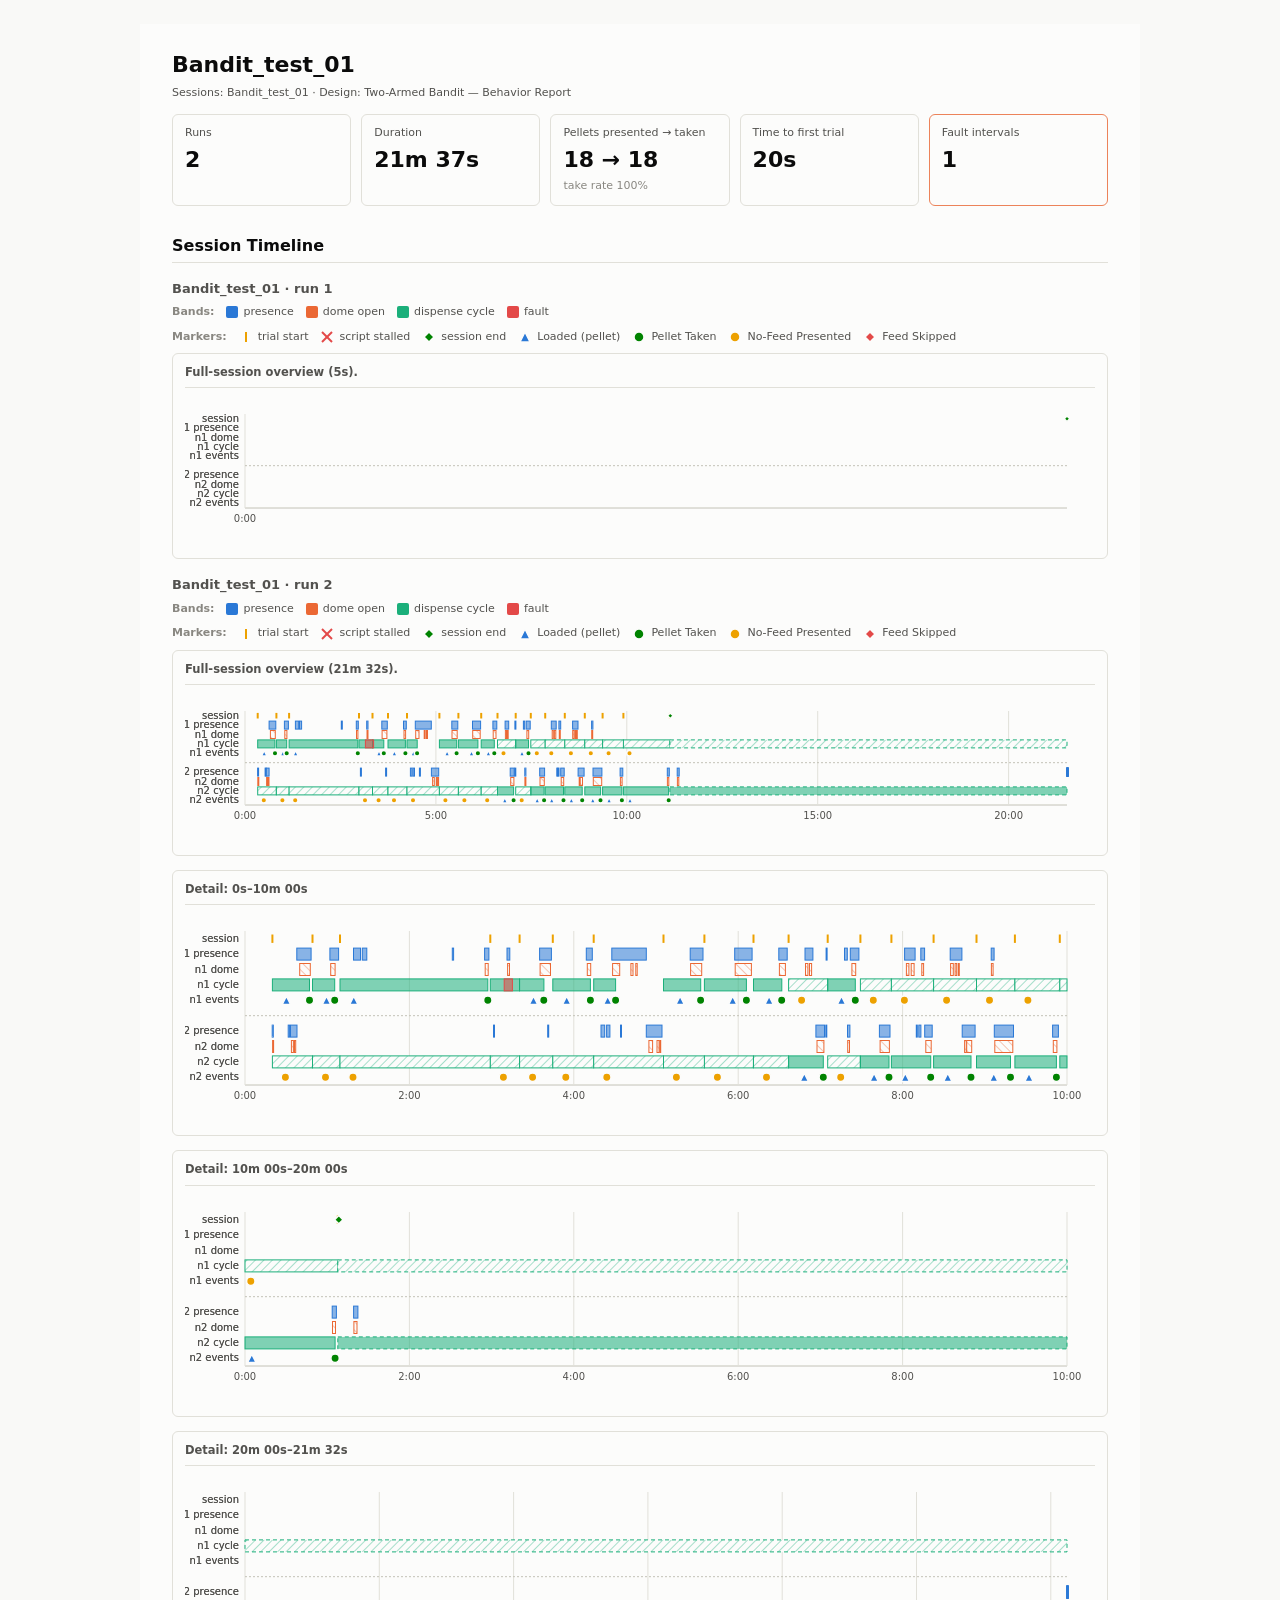
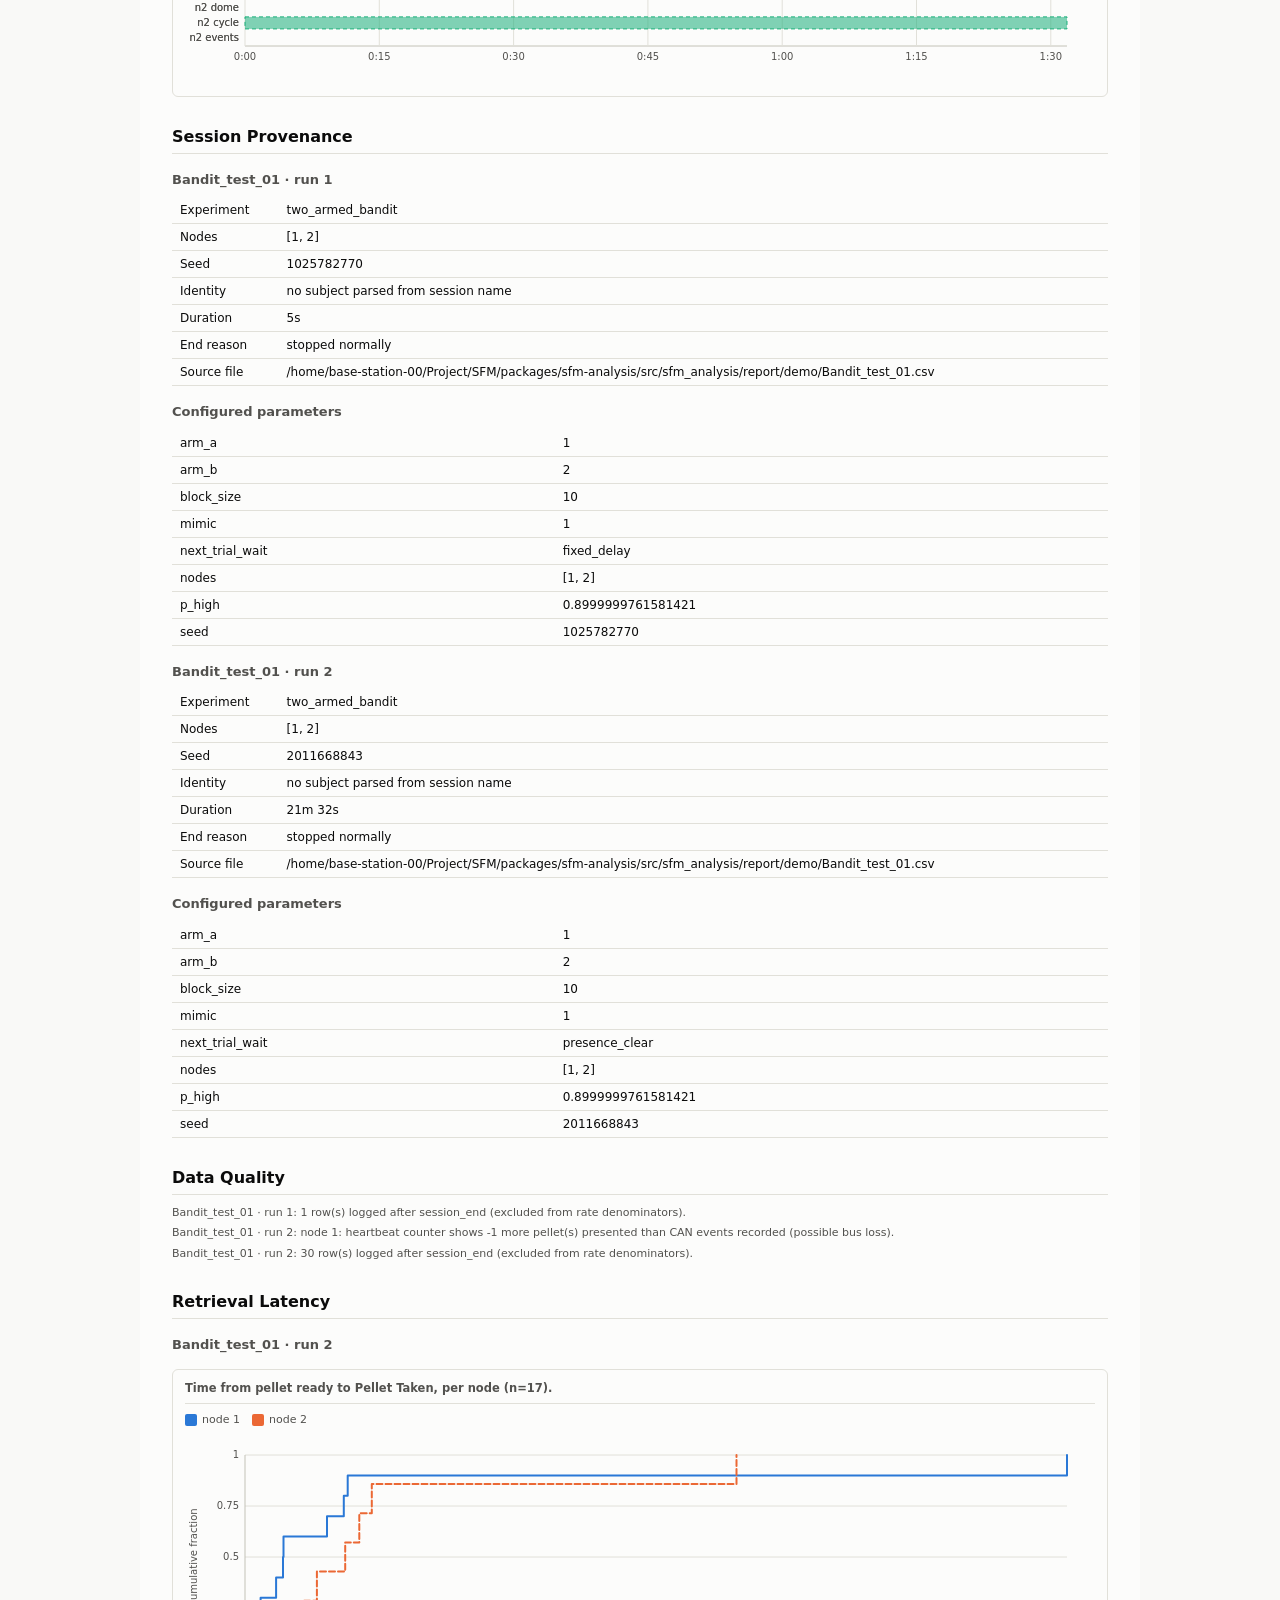
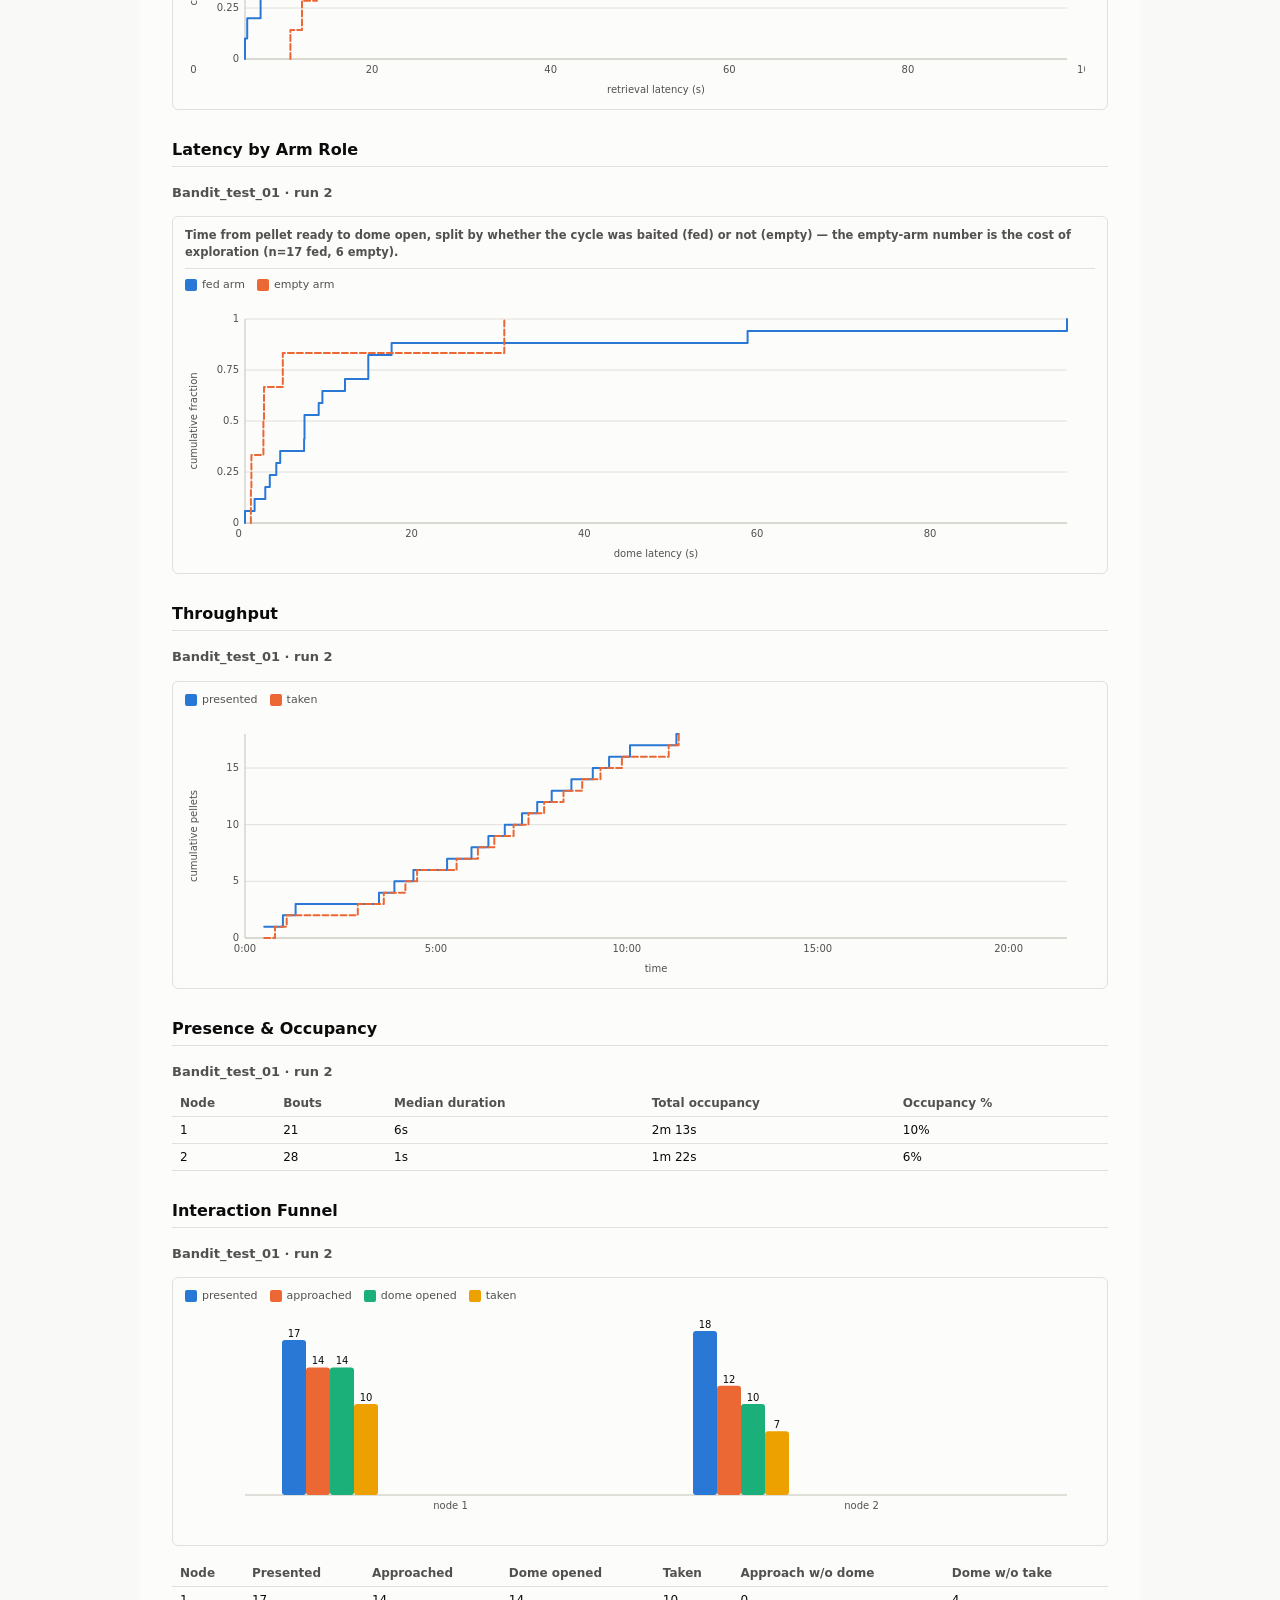
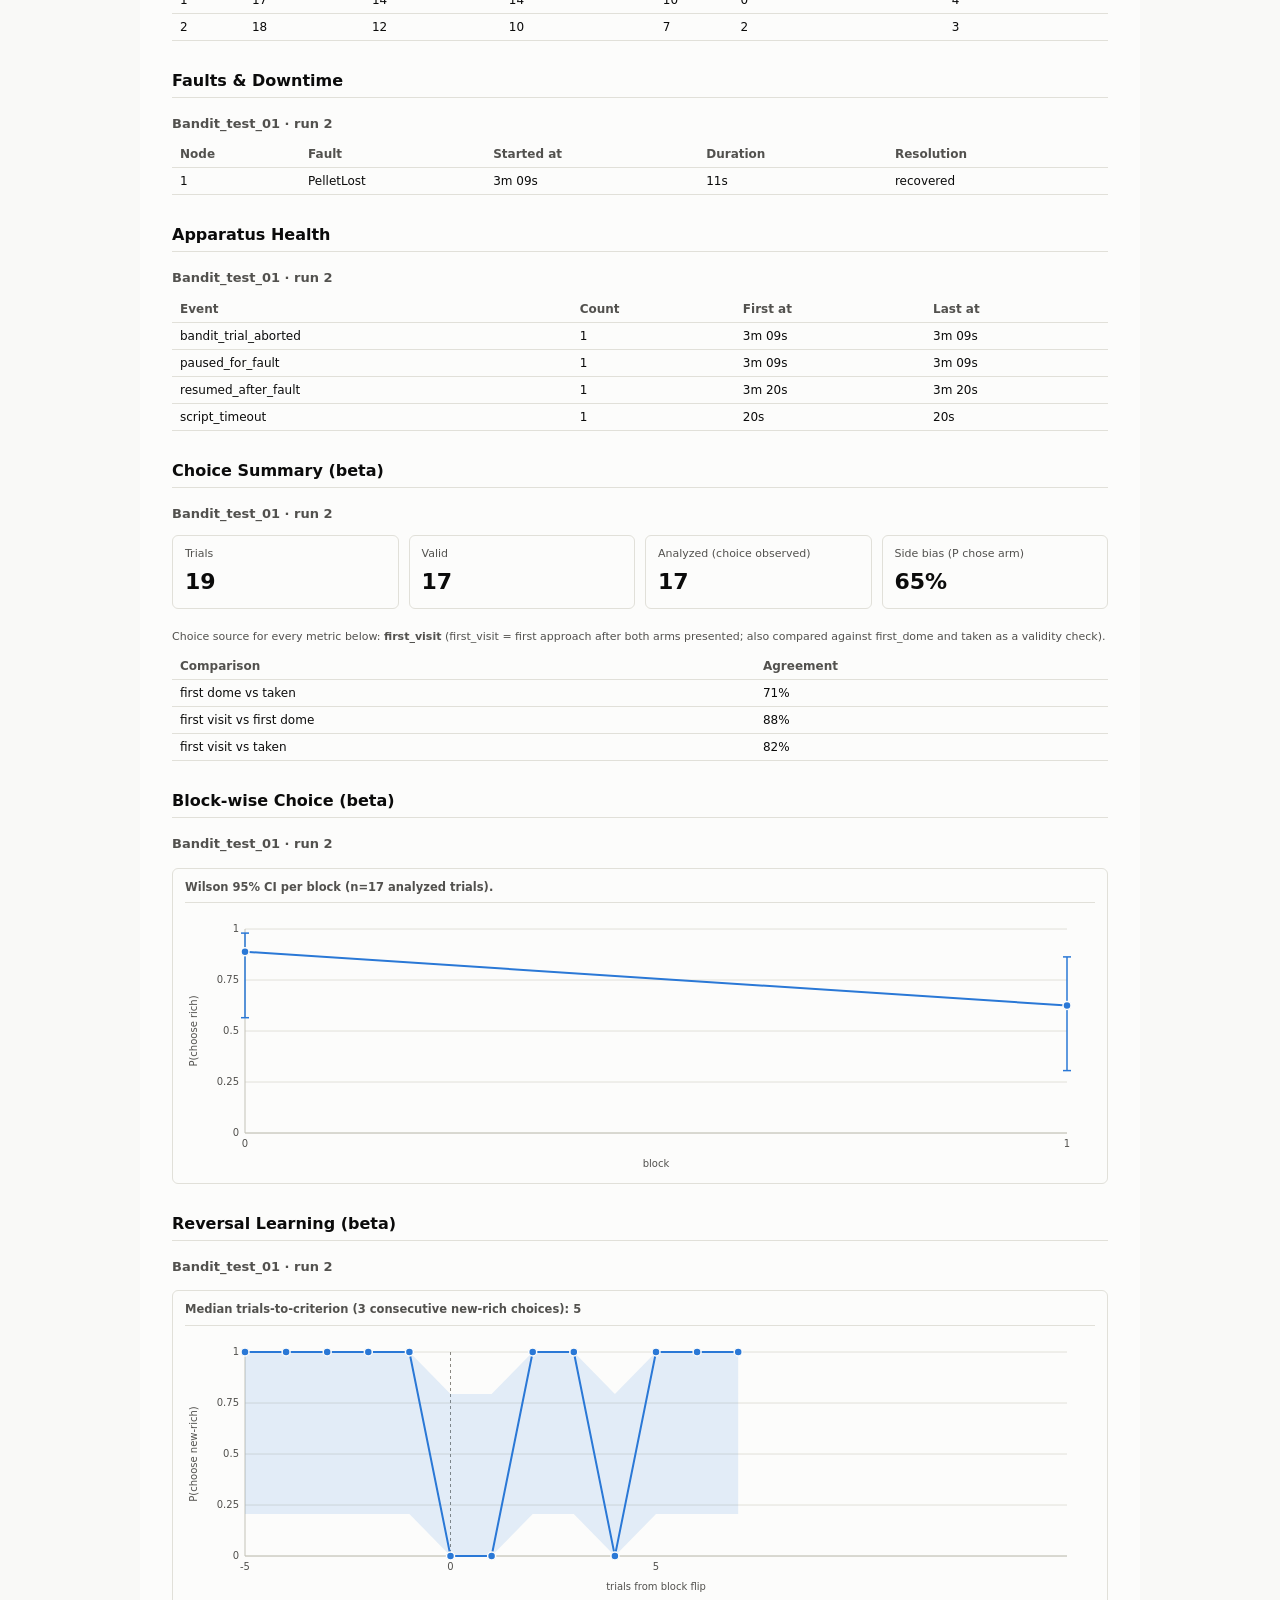
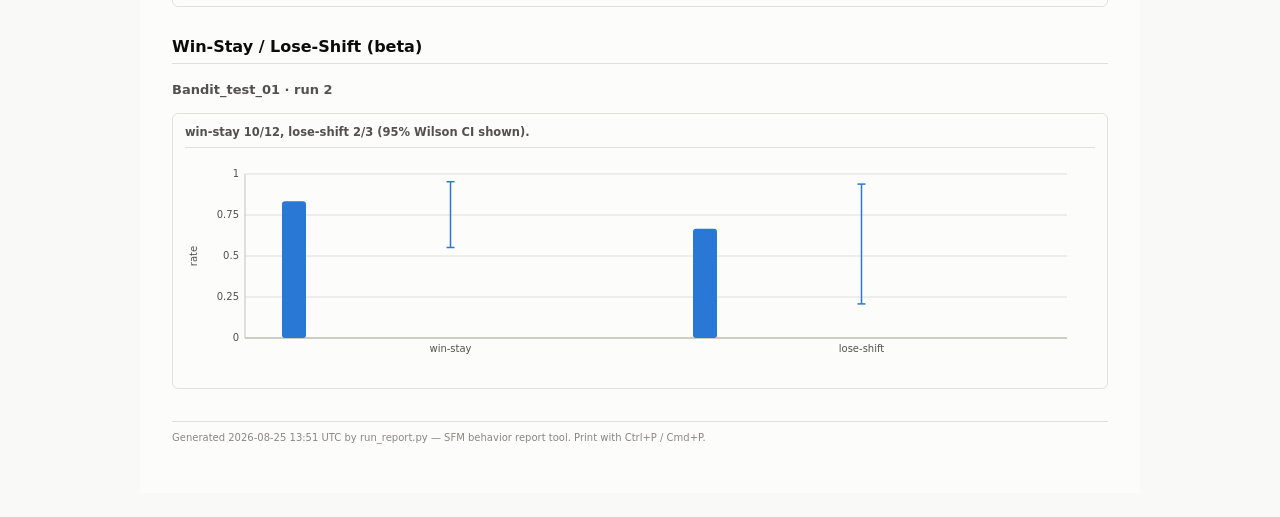
==== commit 542bc899: "Rename VFM to SFM across firmware, docs, and URLs The project is the Spatial Foraging Platform; VFM " ====
--- a/packages/sfm-analysis/Bandit_test_01_report.html
+++ b/packages/sfm-analysis/Bandit_test_01_report.html
@@ -145,7 +145,7 @@
             <tr><td>Identity</td><td>no subject parsed from session name</td></tr>
             <tr><td>Duration</td><td>5s</td></tr>
             <tr><td>End reason</td><td>stopped normally</td></tr>
-            <tr><td>Source file</td><td>/home/base-station-00/Project/VFM/packages/sfm-analysis/src/sfm_analysis/report/demo/Bandit_test_01.csv</td></tr>
+            <tr><td>Source file</td><td>/home/base-station-00/Project/SFM/packages/sfm-analysis/src/sfm_analysis/report/demo/Bandit_test_01.csv</td></tr>
           </table>
           <h3>Configured parameters</h3>
           <table><tbody><tr><td>arm_a</td><td>1</td></tr><tr><td>arm_b</td><td>2</td></tr><tr><td>block_size</td><td>10</td></tr><tr><td>mimic</td><td>1</td></tr><tr><td>next_trial_wait</td><td>fixed_delay</td></tr><tr><td>nodes</td><td>[1, 2]</td></tr><tr><td>p_high</td><td>0.8999999761581421</td></tr><tr><td>seed</td><td>1025782770</td></tr></tbody></table>
@@ -160,7 +160,7 @@
             <tr><td>Identity</td><td>no subject parsed from session name</td></tr>
             <tr><td>Duration</td><td>21m 32s</td></tr>
             <tr><td>End reason</td><td>stopped normally</td></tr>
-            <tr><td>Source file</td><td>/home/base-station-00/Project/VFM/packages/sfm-analysis/src/sfm_analysis/report/demo/Bandit_test_01.csv</td></tr>
+            <tr><td>Source file</td><td>/home/base-station-00/Project/SFM/packages/sfm-analysis/src/sfm_analysis/report/demo/Bandit_test_01.csv</td></tr>
           </table>
           <h3>Configured parameters</h3>
           <table><tbody><tr><td>arm_a</td><td>1</td></tr><tr><td>arm_b</td><td>2</td></tr><tr><td>block_size</td><td>10</td></tr><tr><td>mimic</td><td>1</td></tr><tr><td>next_trial_wait</td><td>presence_clear</td></tr><tr><td>nodes</td><td>[1, 2]</td></tr><tr><td>p_high</td><td>0.8999999761581421</td></tr><tr><td>seed</td><td>2011668843</td></tr></tbody></table>
@@ -220,7 +220,7 @@
         <figure><figcaption>win-stay 10/12,
         lose-shift 2/3 (95% Wilson CI shown).</figcaption><svg class="chart" viewBox="0 0 900 220" xmlns="http://www.w3.org/2000/svg" role="img" style="width:100%;height:auto;max-width:900px"><title>Win-stay / lose-shift</title><line class="gridline" x1="60.0" y1="182.0" x2="882.0" y2="182.0"/><line class="gridline" x1="60.0" y1="141.0" x2="882.0" y2="141.0"/><line class="gridline" x1="60.0" y1="100.0" x2="882.0" y2="100.0"/><line class="gridline" x1="60.0" y1="59.0" x2="882.0" y2="59.0"/><line class="gridline" x1="60.0" y1="18.0" x2="882.0" y2="18.0"/><line class="axis-line" x1="60.0" y1="182.0" x2="882.0" y2="182.0"/><line class="axis-line" x1="60.0" y1="18.0" x2="60.0" y2="182.0"/><text x="54.0" y="185.0" text-anchor="end">0</text><text x="54.0" y="144.0" text-anchor="end">0.25</text><text x="54.0" y="103.0" text-anchor="end">0.5</text><text x="54.0" y="62.0" text-anchor="end">0.75</text><text x="54.0" y="21.0" text-anchor="end">1</text><text x="12.0" y="100.0" text-anchor="middle" transform="rotate(-90 12.0 100.0)">rate</text><line class="axis-line" x1="60.0" y1="182.0" x2="882.0" y2="182.0"/><rect x="97.0" y="45.3" width="24.0" height="136.7" rx="3" fill="#2a78d6"><title>rate: 0.833333</title></rect><text x="265.5" y="196.0" text-anchor="middle">win-stay</text><rect x="508.0" y="72.7" width="24.0" height="109.3" rx="3" fill="#2a78d6"><title>rate: 0.666667</title></rect><text x="676.5" y="196.0" text-anchor="middle">lose-shift</text><line x1="265.5" y1="91.5" x2="265.5" y2="25.7" stroke="#2a78d6" stroke-width="1.5"/><line x1="261.5" y1="91.5" x2="269.5" y2="91.5" stroke="#2a78d6" stroke-width="1.5"/><line x1="261.5" y1="25.7" x2="269.5" y2="25.7" stroke="#2a78d6" stroke-width="1.5"/><line x1="676.5" y1="147.9" x2="676.5" y2="28.1" stroke="#2a78d6" stroke-width="1.5"/><line x1="672.5" y1="147.9" x2="680.5" y2="147.9" stroke="#2a78d6" stroke-width="1.5"/><line x1="672.5" y1="28.1" x2="680.5" y2="28.1" stroke="#2a78d6" stroke-width="1.5"/></svg></figure>
         </div>
-  <footer>Generated 2026-08-25 13:51 UTC by run_report.py &mdash; VFM behavior report tool.
+  <footer>Generated 2026-08-25 13:51 UTC by run_report.py &mdash; SFM behavior report tool.
   Print with Ctrl+P / Cmd+P.</footer>
 </div>
 </body>
